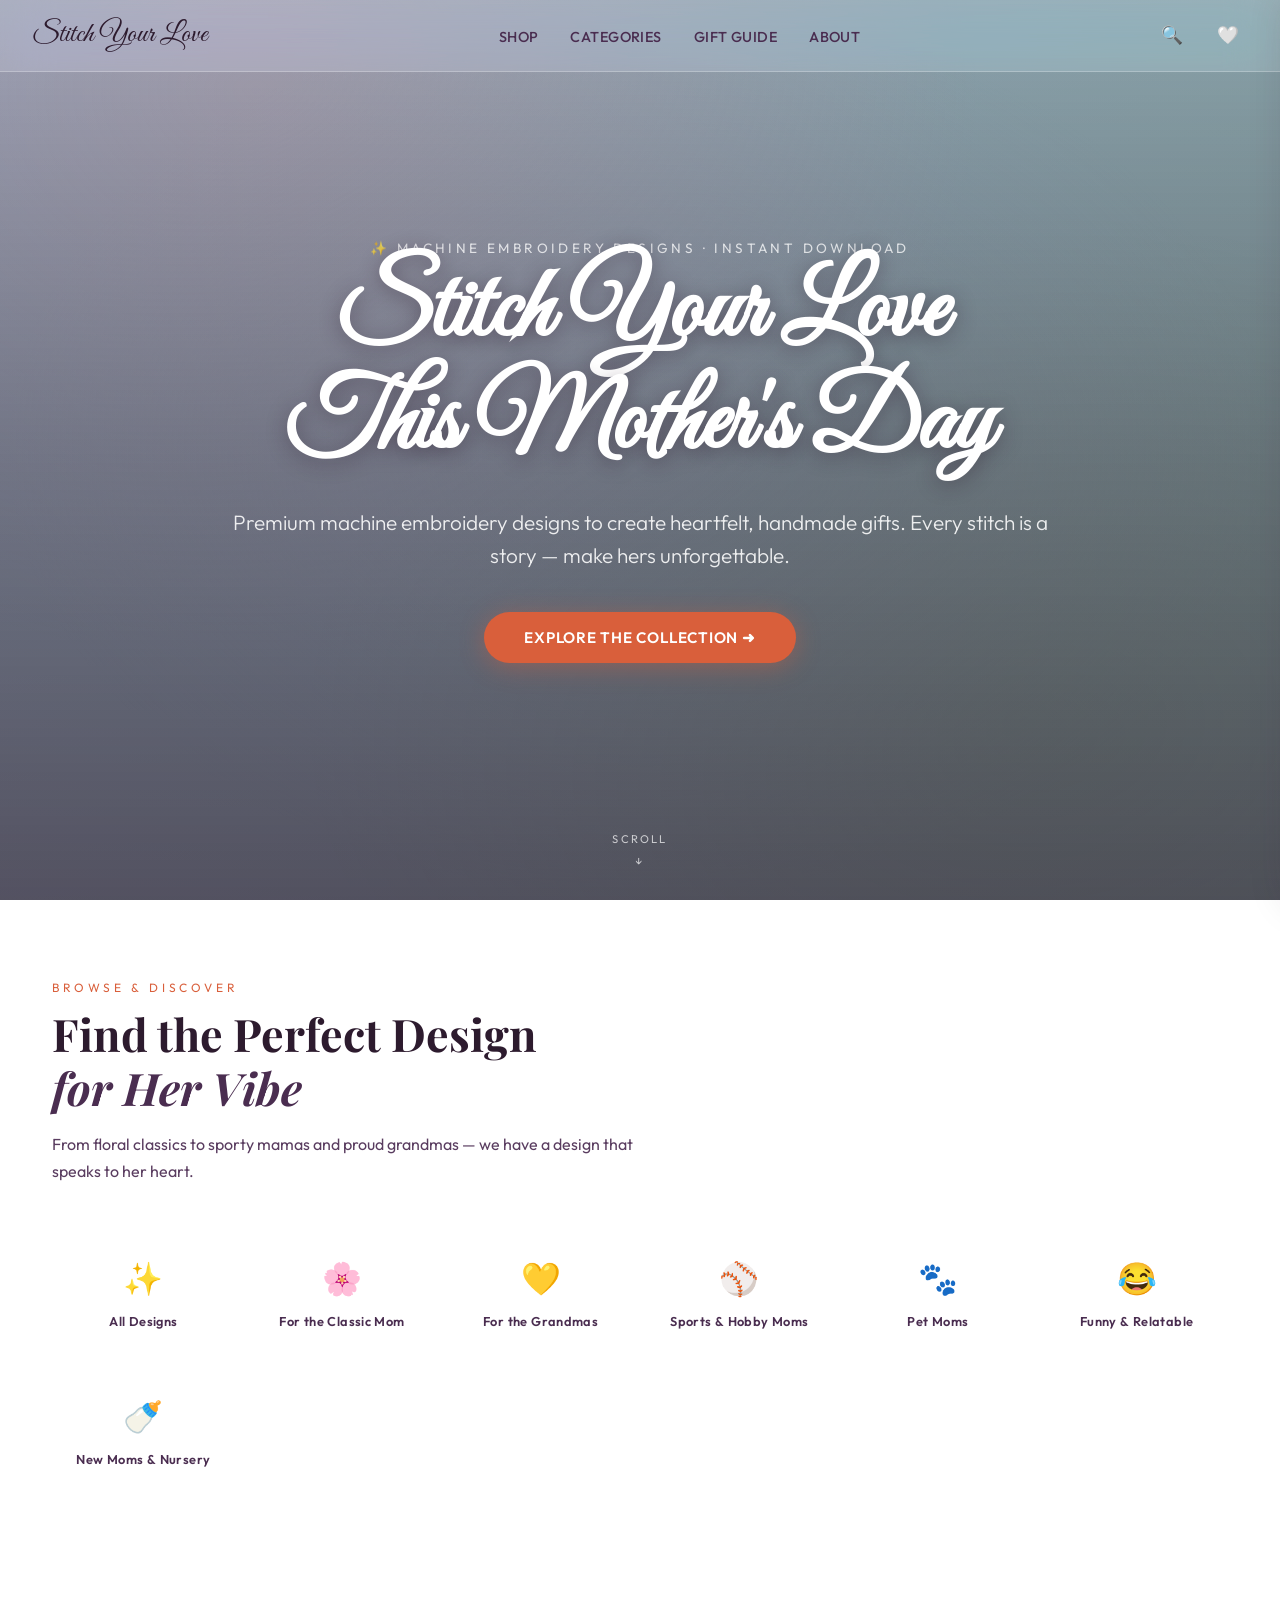
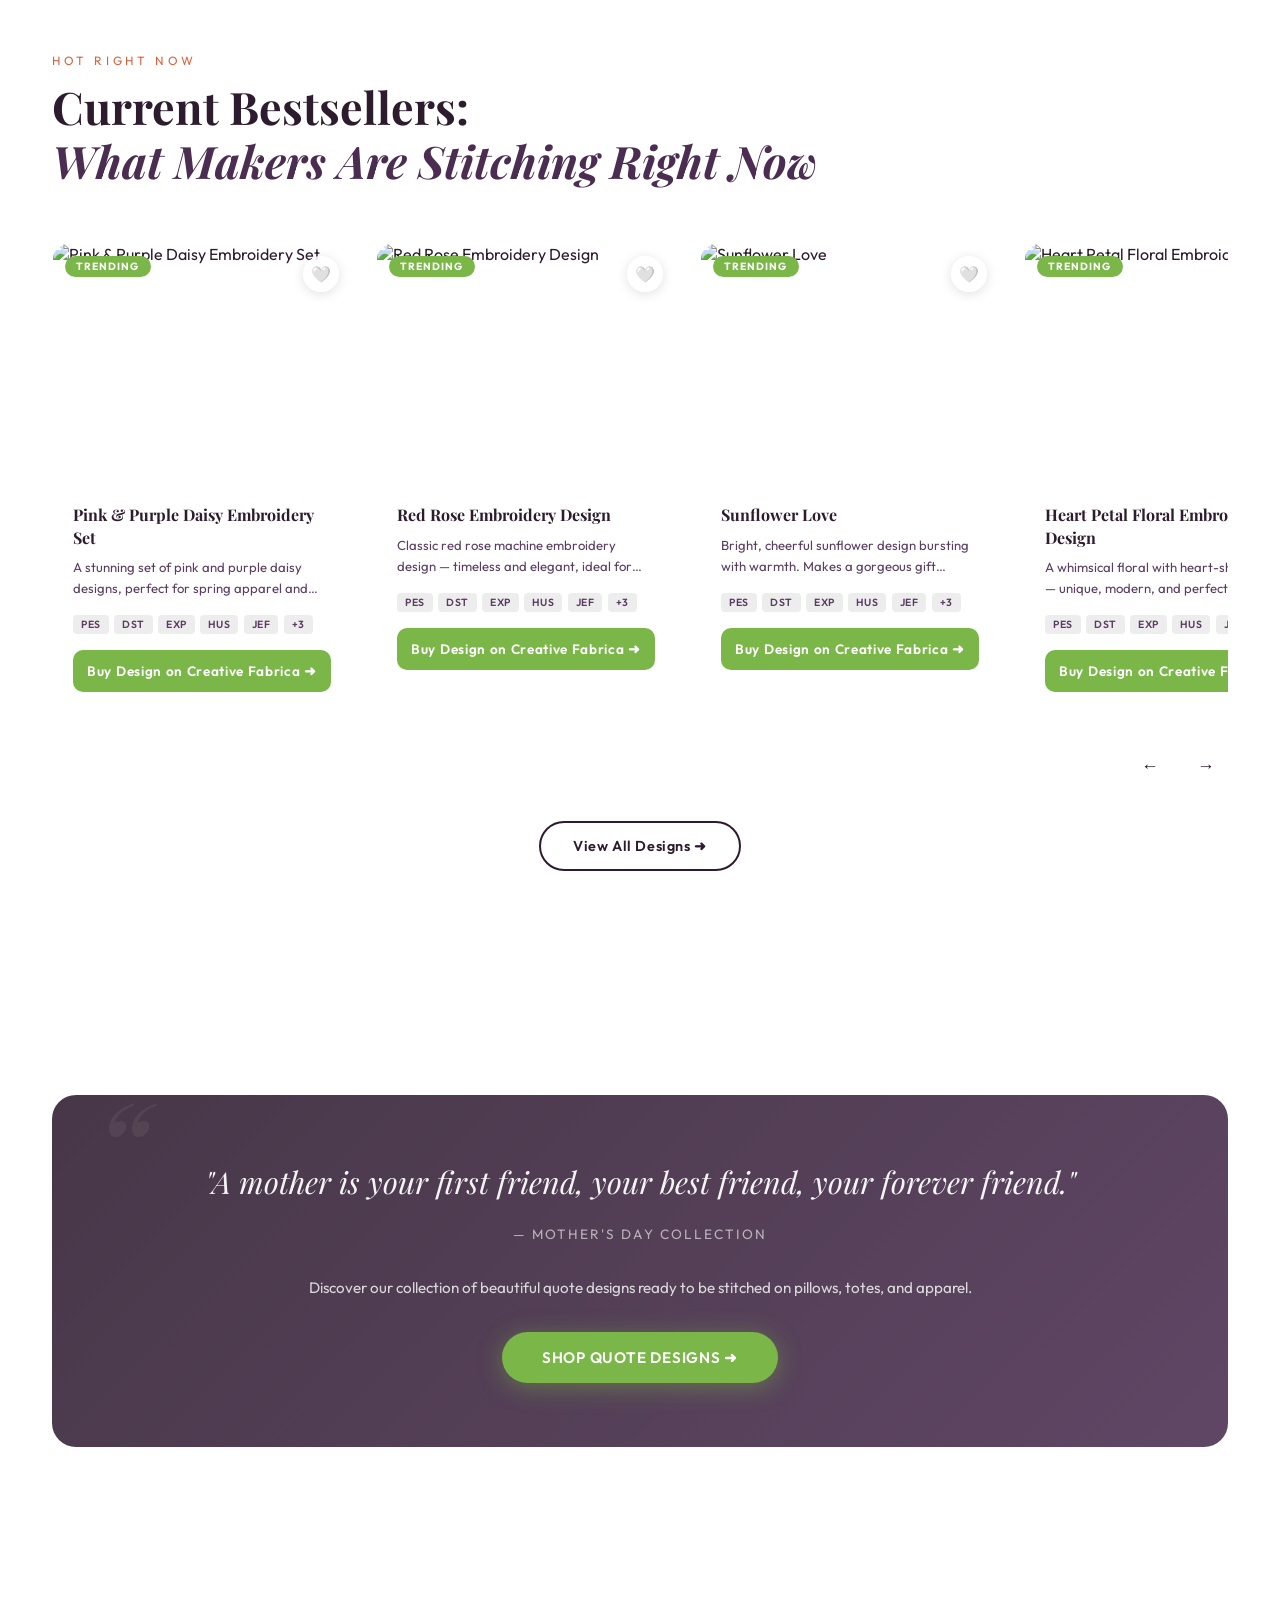
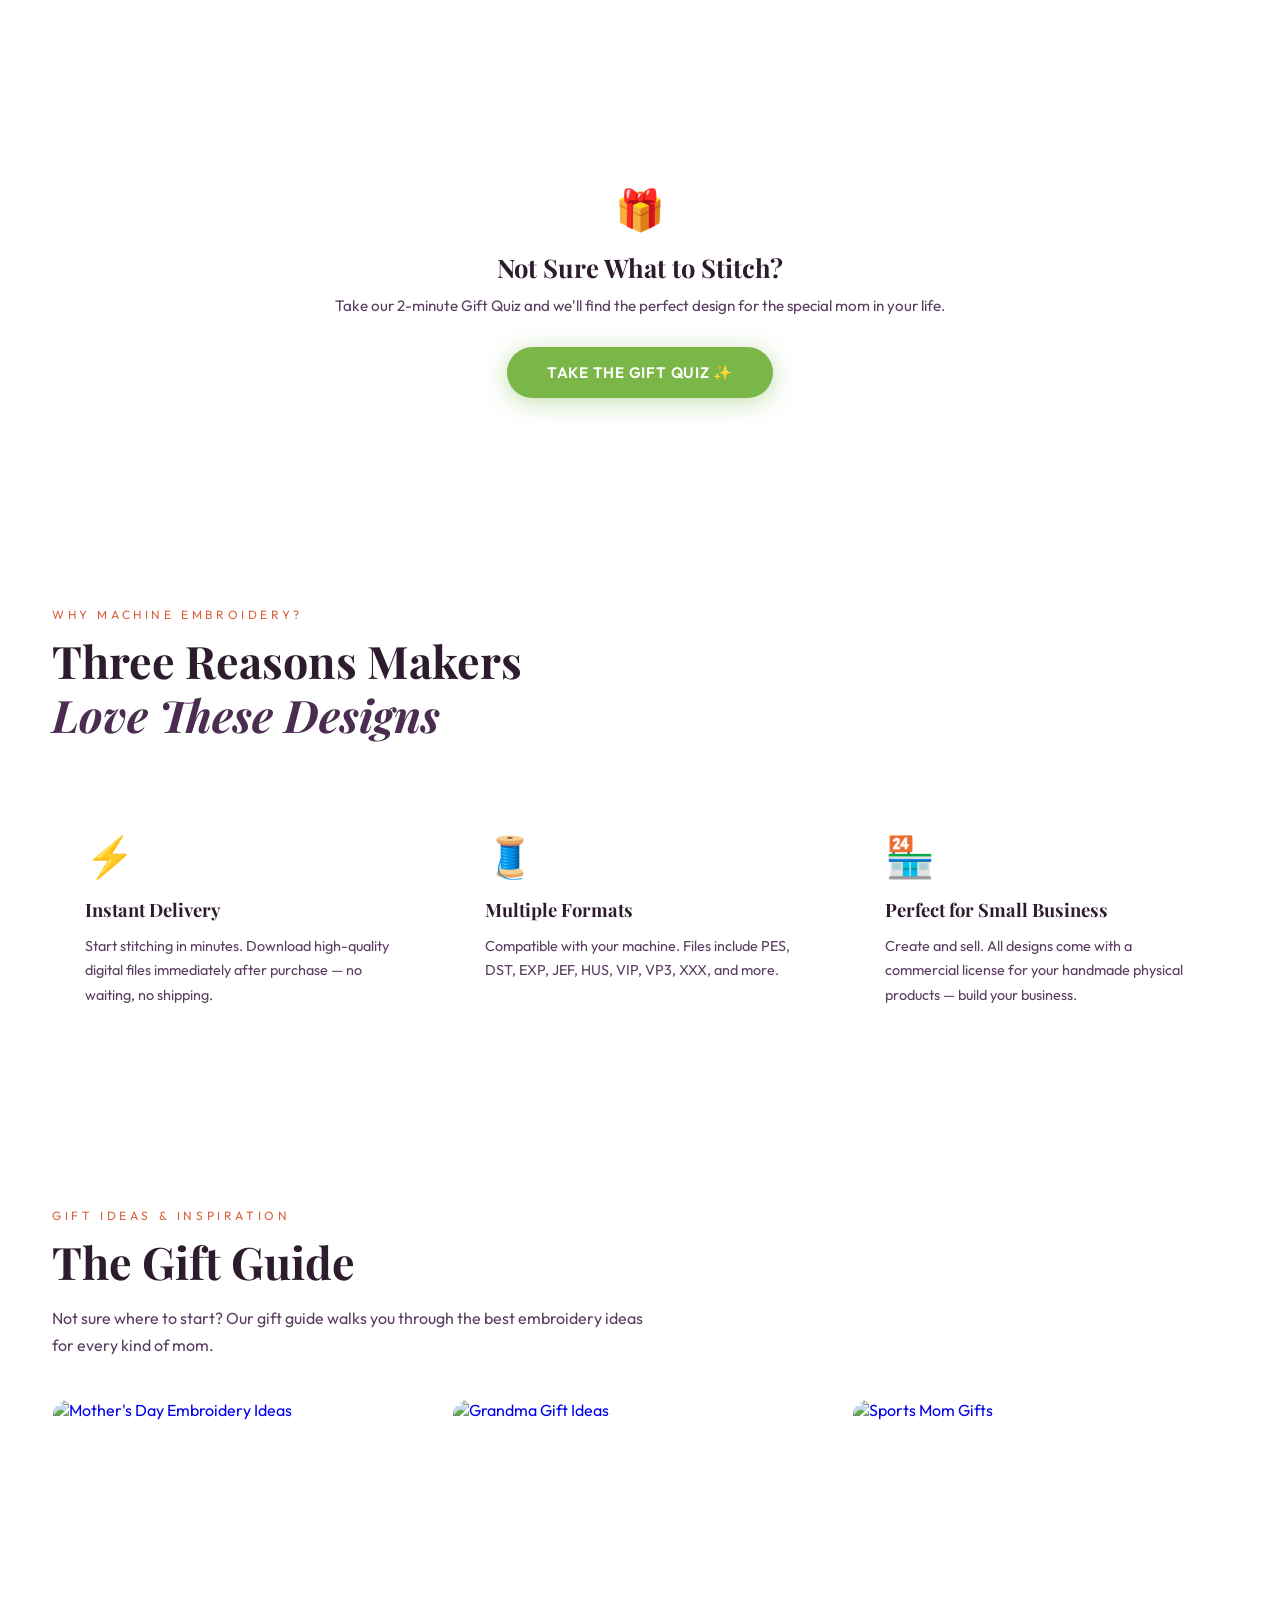
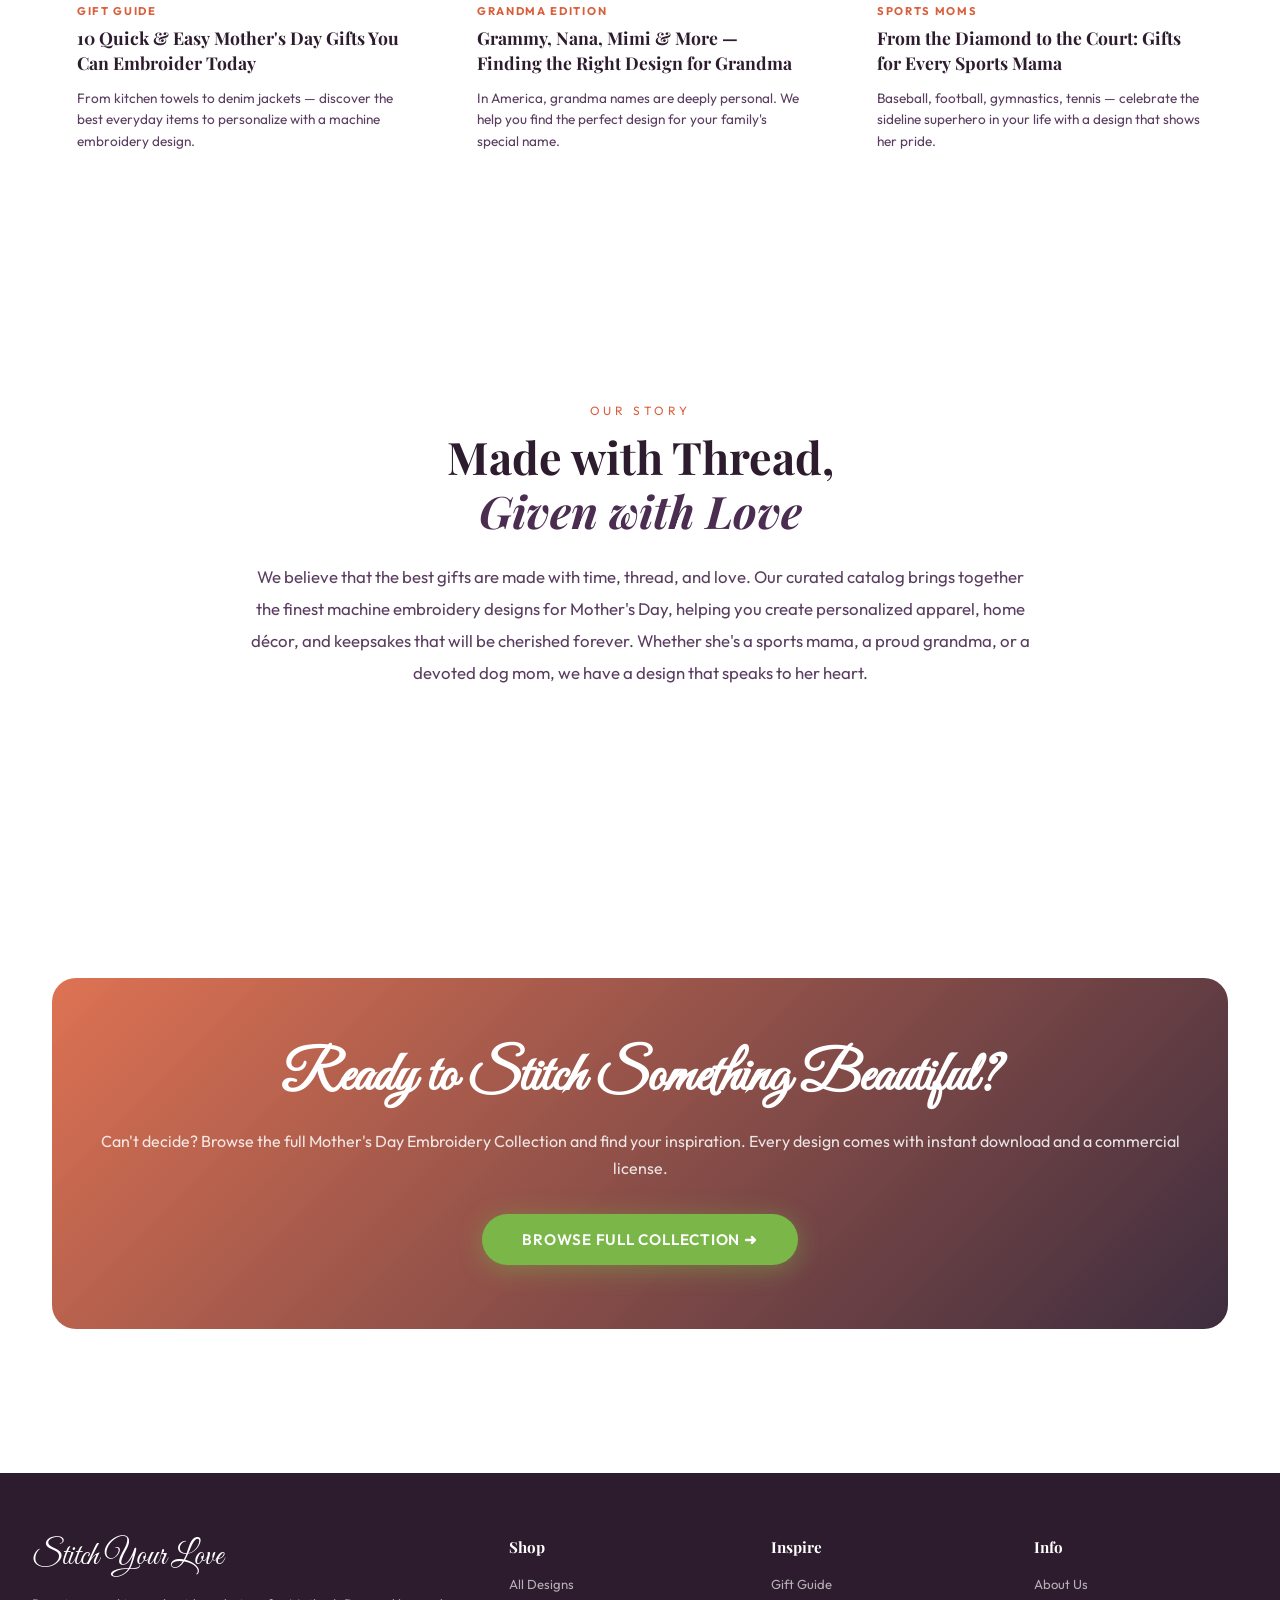
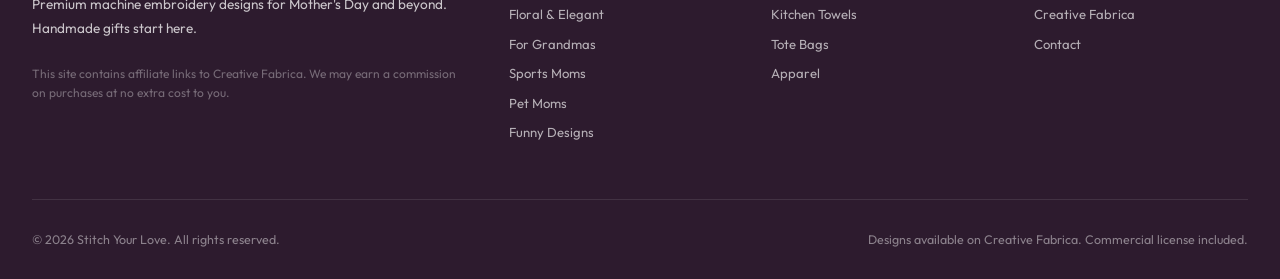
==== index.html @ 9188fbd3 "Add files via upload" ====
<!DOCTYPE html>
<html lang="en">
<head>
  <meta charset="UTF-8">
  <meta name="viewport" content="width=device-width, initial-scale=1.0">
  <title>Stitch Your Love — Premium Mother's Day Embroidery Designs</title>
  <meta name="description" content="Discover premium machine embroidery designs for Mother's Day. Floral, grandma, sports mom, pet mom, and funny designs with instant download and commercial license.">
  <meta property="og:title" content="Stitch Your Love — Mother's Day Embroidery Designs">
  <meta property="og:description" content="Premium machine embroidery designs to create heartfelt, handmade gifts. Instant download. All formats included.">
  <link rel="stylesheet" href="style.css">
  <!-- Structured Data -->
  <script type="application/ld+json">
  {
    "@context":"https://schema.org",
    "@type":"Store",
    "name":"Stitch Your Love",
    "description":"Premium Mother's Day machine embroidery designs",
    "url":"https://stitchyourlove.com"
  }
  </script>
</head>
<body>

<!-- Thread stitch progress line -->
<div class="stitch-line" id="stitchLine"></div>
<!-- Overlay for drawer -->
<div class="overlay" id="overlay"></div>

<!-- ── NAVBAR ──────────────────────────────────────────────── -->
<nav class="navbar" id="navbar">
  <a href="index.html" class="nav-logo">Stitch Your Love</a>
  <ul class="nav-links">
    <li><a href="shop.html">Shop</a></li>
    <li><a href="shop.html#categories">Categories</a></li>
    <li><a href="gift-guide.html">Gift Guide</a></li>
    <li><a href="#about">About</a></li>
  </ul>
  <div class="nav-icons">
    <button class="nav-icon-btn" title="Search" onclick="document.getElementById('searchModal').classList.toggle('active')">🔍</button>
    <div class="nav-wishlist">
      <button class="nav-icon-btn" id="wishlistBtn" title="Wishlist" onclick="toggleWishlist()">🤍</button>
      <span class="wishlist-count" id="wishlistCount">0</span>
    </div>
    <button class="mobile-menu-btn" onclick="toggleMobileMenu()">☰</button>
  </div>
</nav>

<!-- ── HERO / VIDEO BANNER ─────────────────────────────────── -->
<section class="hero">
  <video class="hero-video" autoplay muted loop playsinline poster="assets/hero-poster.jpg">
    <source src="assets/banner_mothers_day.mp4" type="video/mp4">
  </video>
  <div class="hero-overlay"></div>
  <div class="hero-content">
    <span class="hero-eyebrow">✨ Machine Embroidery Designs · Instant Download</span>
    <h1 class="hero-title">Stitch Your Love<br>This Mother's Day</h1>
    <p class="hero-sub">Premium machine embroidery designs to create heartfelt, handmade gifts. Every stitch is a story — make hers unforgettable.</p>
    <a href="https://www.creativefabrica.com/search/ref/20531415/?query=mother&type=Embroidery" target="_blank" rel="noopener" class="btn-primary btn-persimmon">
      Explore the Collection ➜
    </a>
  </div>
  <div class="hero-scroll">
    <span>Scroll</span>
    <span>↓</span>
  </div>
</section>

<!-- ── SHOP BY CATEGORY ────────────────────────────────────── -->
<section id="categories">
  <div class="section-inner">
    <span class="section-label reveal">Browse &amp; Discover</span>
    <h2 class="section-title reveal">Find the Perfect Design<br><em>for Her Vibe</em></h2>
    <p class="section-subtitle reveal">From floral classics to sporty mamas and proud grandmas — we have a design that speaks to her heart.</p>

    <div class="categories-grid" id="categoriesGrid">
      <a href="shop.html" class="category-card reveal reveal-delay-1">
        <span class="category-icon">✨</span>
        <span class="category-label">All Designs</span>
      </a>
      <a href="shop.html?cat=floral" class="category-card reveal reveal-delay-1">
        <span class="category-icon">🌸</span>
        <span class="category-label">For the Classic Mom</span>
      </a>
      <a href="shop.html?cat=grandma" class="category-card reveal reveal-delay-2">
        <span class="category-icon">💛</span>
        <span class="category-label">For the Grandmas</span>
      </a>
      <a href="shop.html?cat=sports" class="category-card reveal reveal-delay-2">
        <span class="category-icon">⚾</span>
        <span class="category-label">Sports &amp; Hobby Moms</span>
      </a>
      <a href="shop.html?cat=pets" class="category-card reveal reveal-delay-3">
        <span class="category-icon">🐾</span>
        <span class="category-label">Pet Moms</span>
      </a>
      <a href="shop.html?cat=funny" class="category-card reveal reveal-delay-3">
        <span class="category-icon">😂</span>
        <span class="category-label">Funny &amp; Relatable</span>
      </a>
      <a href="shop.html?cat=newmom" class="category-card reveal reveal-delay-1">
        <span class="category-icon">🍼</span>
        <span class="category-label">New Moms &amp; Nursery</span>
      </a>
    </div>
  </div>
</section>

<!-- ── TRENDING NOW CAROUSEL ──────────────────────────────── -->
<section>
  <div class="section-inner">
    <span class="section-label reveal">Hot Right Now</span>
    <h2 class="section-title reveal">Current Bestsellers:<br><em>What Makers Are Stitching Right Now</em></h2>
    <div class="carousel-wrap reveal">
      <div class="carousel" id="trendingCarousel"></div>
      <div class="carousel-controls">
        <button class="carousel-btn" onclick="scrollCarousel(-1)">←</button>
        <button class="carousel-btn" onclick="scrollCarousel(1)">→</button>
      </div>
    </div>
    <div style="text-align:center; margin-top:2rem;" class="reveal">
      <a href="shop.html" class="btn-secondary">View All Designs ➜</a>
    </div>
  </div>
</section>

<!-- ── HEARTFELT QUOTE ────────────────────────────────────── -->
<section>
  <div class="section-inner">
    <div class="quote-section reveal">
      <p class="quote-text">
        "A mother is your first friend, your best friend, your forever friend."
      </p>
      <p class="quote-credit">— Mother's Day Collection</p>
      <p style="color:rgba(255,255,255,0.8); font-size:0.95rem; margin-bottom:2rem; line-height:1.7;">
        Discover our collection of beautiful quote designs ready to be stitched on pillows, totes, and apparel.
      </p>
      <a href="shop.html" class="btn-primary">Shop Quote Designs ➜</a>
    </div>
  </div>
</section>

<!-- ── GIFT FINDER QUIZ ───────────────────────────────────── -->
<section>
  <div class="section-inner">
    <div class="quiz-section reveal">
      <div id="quizIntro">
        <div style="font-size:2.5rem; margin-bottom:1rem;">🎁</div>
        <h2 class="quiz-title">Not Sure What to Stitch?</h2>
        <p class="quiz-desc">Take our 2-minute Gift Quiz and we'll find the perfect design for the special mom in your life.</p>
        <button class="btn-primary" onclick="startQuiz()" style="display:inline-flex;">Take the Gift Quiz ✨</button>
      </div>
      <div id="quizSteps" style="display:none;">
        <!-- Step 1 -->
        <div class="quiz-step active" id="step1">
          <h3 style="font-family:'Playfair Display',serif; color:var(--plum); margin-bottom:0.5rem; font-size:1.2rem;">Step 1 of 2</h3>
          <p style="color:var(--text-mid); margin-bottom:0.5rem;">Who are you making this for?</p>
          <div class="quiz-options">
            <button class="quiz-option" onclick="selectQ1('mom')">👩 Mom</button>
            <button class="quiz-option" onclick="selectQ1('grandma')">👵 Grandma</button>
            <button class="quiz-option" onclick="selectQ1('aunt')">🌸 Aunt</button>
            <button class="quiz-option" onclick="selectQ1('myself')">🪡 Myself</button>
          </div>
        </div>
        <!-- Step 2 -->
        <div class="quiz-step" id="step2">
          <h3 style="font-family:'Playfair Display',serif; color:var(--plum); margin-bottom:0.5rem; font-size:1.2rem;">Step 2 of 2</h3>
          <p style="color:var(--text-mid); margin-bottom:0.5rem;">What's her style?</p>
          <div class="quiz-options">
            <button class="quiz-option" onclick="selectQ2('floral')">🌺 Floral &amp; Elegant</button>
            <button class="quiz-option" onclick="selectQ2('funny')">😂 Funny &amp; Relatable</button>
            <button class="quiz-option" onclick="selectQ2('minimal')">✨ Minimalist</button>
            <button class="quiz-option" onclick="selectQ2('sports')">⚾ Sports Mom</button>
          </div>
        </div>
      </div>
      <!-- Results -->
      <div class="quiz-results" id="quizResults">
        <h3 style="font-family:'Playfair Display',serif; color:var(--plum); font-size:1.4rem; margin-bottom:0.5rem;">Perfect Picks for Her ✨</h3>
        <p style="color:var(--text-mid); margin-bottom:1.5rem;">Based on your answers, here are our top recommendations:</p>
        <div class="quiz-results-grid" id="quizResultsGrid"></div>
        <button onclick="resetQuiz()" class="btn-secondary" style="margin-top:1.5rem;">Take Quiz Again</button>
      </div>
    </div>
  </div>
</section>

<!-- ── WHY CHOOSE US ──────────────────────────────────────── -->
<section>
  <div class="section-inner">
    <span class="section-label reveal">Why Machine Embroidery?</span>
    <h2 class="section-title reveal">Three Reasons Makers<br><em>Love These Designs</em></h2>
    <div class="why-grid">
      <div class="why-card reveal reveal-delay-1">
        <span class="why-icon">⚡</span>
        <h3 class="why-title">Instant Delivery</h3>
        <p class="why-desc">Start stitching in minutes. Download high-quality digital files immediately after purchase — no waiting, no shipping.</p>
      </div>
      <div class="why-card reveal reveal-delay-2">
        <span class="why-icon">🧵</span>
        <h3 class="why-title">Multiple Formats</h3>
        <p class="why-desc">Compatible with your machine. Files include PES, DST, EXP, JEF, HUS, VIP, VP3, XXX, and more.</p>
      </div>
      <div class="why-card reveal reveal-delay-3">
        <span class="why-icon">🏪</span>
        <h3 class="why-title">Perfect for Small Business</h3>
        <p class="why-desc">Create and sell. All designs come with a commercial license for your handmade physical products — build your business.</p>
      </div>
    </div>
  </div>
</section>

<!-- ── GIFT GUIDE TEASER ──────────────────────────────────── -->
<section>
  <div class="section-inner">
    <span class="section-label reveal">Gift Ideas &amp; Inspiration</span>
    <h2 class="section-title reveal">The Gift Guide</h2>
    <p class="section-subtitle reveal">Not sure where to start? Our gift guide walks you through the best embroidery ideas for every kind of mom.</p>
    <div style="display:grid; grid-template-columns: repeat(auto-fit, minmax(280px, 1fr)); gap:1.5rem; margin-top:2.5rem;">
      <a href="gift-guide.html" class="blog-card reveal reveal-delay-1">
        <div class="blog-image">
          <img src="https://www.creativefabrica.com/wp-content/uploads/2025/04/14/Mothers-Day-Floral-Embroidery-Designs-Embroidery-119037309-1.jpg" alt="Mother's Day Embroidery Ideas" loading="lazy">
        </div>
        <div class="blog-body">
          <span class="blog-cat">Gift Guide</span>
          <h3 class="blog-title">10 Quick &amp; Easy Mother's Day Gifts You Can Embroider Today</h3>
          <p class="blog-excerpt">From kitchen towels to denim jackets — discover the best everyday items to personalize with a machine embroidery design.</p>
        </div>
      </a>
      <a href="shop.html?cat=grandma" class="blog-card reveal reveal-delay-2">
        <div class="blog-image">
          <img src="https://www.creativefabrica.com/wp-content/uploads/2024/04/04/Floral-Grammy-Embroidery-94820416-1.jpg" alt="Grandma Gift Ideas" loading="lazy">
        </div>
        <div class="blog-body">
          <span class="blog-cat">Grandma Edition</span>
          <h3 class="blog-title">Grammy, Nana, Mimi &amp; More — Finding the Right Design for Grandma</h3>
          <p class="blog-excerpt">In America, grandma names are deeply personal. We help you find the perfect design for your family's special name.</p>
        </div>
      </a>
      <a href="shop.html?cat=sports" class="blog-card reveal reveal-delay-3">
        <div class="blog-image">
          <img src="https://www.creativefabrica.com/wp-content/uploads/2025/04/14/Baseball-Mama-Embroidery-Mothers-Day-Embroidery-119879372-1.jpg" alt="Sports Mom Gifts" loading="lazy">
        </div>
        <div class="blog-body">
          <span class="blog-cat">Sports Moms</span>
          <h3 class="blog-title">From the Diamond to the Court: Gifts for Every Sports Mama</h3>
          <p class="blog-excerpt">Baseball, football, gymnastics, tennis — celebrate the sideline superhero in your life with a design that shows her pride.</p>
        </div>
      </a>
    </div>
  </div>
</section>

<!-- ── ABOUT ───────────────────────────────────────────────── -->
<section class="about-section" id="about">
  <div class="section-inner">
    <span class="section-label reveal" style="display:block; text-align:center;">Our Story</span>
    <h2 class="section-title reveal" style="text-align:center;">Made with Thread,<br><em>Given with Love</em></h2>
    <p class="about-text reveal">
      We believe that the best gifts are made with time, thread, and love. Our curated catalog brings together the finest machine embroidery designs for Mother's Day, helping you create personalized apparel, home décor, and keepsakes that will be cherished forever. Whether she's a sports mama, a proud grandma, or a devoted dog mom, we have a design that speaks to her heart.
    </p>
  </div>
</section>

<!-- ── CTA BANNER ─────────────────────────────────────────── -->
<section>
  <div class="section-inner">
    <div class="cta-banner reveal">
      <h2>Ready to Stitch Something Beautiful?</h2>
      <p>Can't decide? Browse the full Mother's Day Embroidery Collection and find your inspiration. Every design comes with instant download and a commercial license.</p>
      <a href="https://www.creativefabrica.com/search/ref/20531415/?query=mother&type=Embroidery" target="_blank" rel="noopener" class="btn-primary" style="display:inline-flex;">
        Browse Full Collection ➜
      </a>
    </div>
  </div>
</section>

<!-- ── FOOTER ──────────────────────────────────────────────── -->
<footer>
  <div class="footer-inner">
    <div>
      <span class="footer-logo">Stitch Your Love</span>
      <p class="footer-tagline">Premium machine embroidery designs for Mother's Day and beyond. Handmade gifts start here.</p>
      <p style="font-size:0.75rem; color:rgba(255,255,255,0.35); line-height:1.6;">
        This site contains affiliate links to Creative Fabrica. We may earn a commission on purchases at no extra cost to you.
      </p>
    </div>
    <div>
      <h4 class="footer-heading">Shop</h4>
      <ul class="footer-links">
        <li><a href="shop.html">All Designs</a></li>
        <li><a href="shop.html?cat=floral">Floral &amp; Elegant</a></li>
        <li><a href="shop.html?cat=grandma">For Grandmas</a></li>
        <li><a href="shop.html?cat=sports">Sports Moms</a></li>
        <li><a href="shop.html?cat=pets">Pet Moms</a></li>
        <li><a href="shop.html?cat=funny">Funny Designs</a></li>
      </ul>
    </div>
    <div>
      <h4 class="footer-heading">Inspire</h4>
      <ul class="footer-links">
        <li><a href="gift-guide.html">Gift Guide</a></li>
        <li><a href="gift-guide.html#towels">Kitchen Towels</a></li>
        <li><a href="gift-guide.html#totes">Tote Bags</a></li>
        <li><a href="gift-guide.html#apparel">Apparel</a></li>
      </ul>
    </div>
    <div>
      <h4 class="footer-heading">Info</h4>
      <ul class="footer-links">
        <li><a href="#about">About Us</a></li>
        <li><a href="https://www.creativefabrica.com/search/ref/20531415/?query=mother&type=Embroidery" target="_blank">Creative Fabrica</a></li>
        <li><a href="mailto:hello@stitchyourlove.com">Contact</a></li>
      </ul>
    </div>
  </div>
  <div class="footer-bottom">
    <span>© 2026 Stitch Your Love. All rights reserved.</span>
    <span>Designs available on Creative Fabrica. Commercial license included.</span>
  </div>
</footer>

<!-- ── WISHLIST DRAWER ─────────────────────────────────────── -->
<div class="wishlist-drawer" id="wishlistDrawer">
  <div class="wishlist-header">
    <h3>My Wishlist 🤍</h3>
    <button class="wishlist-close" onclick="toggleWishlist()">✕</button>
  </div>
  <div class="wishlist-items" id="wishlistItems">
    <div class="wishlist-empty" id="wishlistEmpty">
      <p style="font-size:2rem; margin-bottom:1rem;">🧵</p>
      <p>Your wishlist is empty.<br>Heart any design to save it here.</p>
    </div>
  </div>
  <div class="wishlist-footer" id="wishlistFooter" style="display:none;">
    <p style="font-size:0.82rem; color:var(--text-mid); margin-bottom:1rem;">Ready to buy? Visit each design on Creative Fabrica.</p>
    <a href="https://www.creativefabrica.com/search/ref/20531415/?query=mother&type=Embroidery" target="_blank" class="btn-primary btn-persimmon" style="display:block; text-align:center;">
      Shop All on Creative Fabrica ➜
    </a>
  </div>
</div>

<script src="products.js"></script>
<script>
/* ── SCROLL BEHAVIORS ─────────────────────────────────────── */
let lastScroll = 0;
const navbar = document.getElementById('navbar');
const stitchLine = document.getElementById('stitchLine');

window.addEventListener('scroll', () => {
  const current = window.scrollY;
  // Hide/show navbar
  if (current > lastScroll && current > 120) {
    navbar.classList.add('hidden');
  } else {
    navbar.classList.remove('hidden');
  }
  if (current > 50) navbar.classList.add('scrolled');
  else navbar.classList.remove('scrolled');
  lastScroll = current;

  // Stitch progress line
  const total = document.documentElement.scrollHeight - window.innerHeight;
  const pct = Math.round((current / total) * 100);
  stitchLine.style.setProperty('--scroll-progress', pct + '%');
  stitchLine.style.height = pct + '%';

  // Reveal elements
  revealOnScroll();
});

function revealOnScroll() {
  document.querySelectorAll('.reveal:not(.visible)').forEach(el => {
    const rect = el.getBoundingClientRect();
    if (rect.top < window.innerHeight * 0.88) el.classList.add('visible');
  });
}
revealOnScroll(); // run once on load

/* ── TRENDING CAROUSEL ────────────────────────────────────── */
function buildTrendingCarousel() {
  const trending = PRODUCTS.filter(p => ['trending','floral','sports'].includes(p.category)).slice(0,10);
  const container = document.getElementById('trendingCarousel');
  if (!container) return;
  container.innerHTML = trending.map(p => buildProductCardHTML(p, true)).join('');
}

function scrollCarousel(dir) {
  const c = document.getElementById('trendingCarousel');
  if (c) c.scrollBy({ left: dir * 320, behavior: 'smooth' });
}

/* ── PRODUCT CARD BUILDER ─────────────────────────────────── */
function buildProductCardHTML(p, showBadge = false) {
  const formats = ['PES','DST','EXP','HUS','JEF'];
  const id = 'p-' + encodeURIComponent(p.title).slice(0,20).replace(/%/g,'');
  return `
  <div class="product-card" data-id="${id}">
    <div class="product-image-wrap">
      ${showBadge ? '<span class="product-badge">Trending</span>' : ''}
      <img src="${p.image}" alt="${p.title}" loading="lazy">
      <button class="product-wish" onclick="toggleWish(event, this, '${id}', \`${p.title.replace(/`/g,"'")}\`, '${p.image}')" title="Save to wishlist">🤍</button>
    </div>
    <div class="product-body">
      <h3 class="product-title">${p.title}</h3>
      <p class="product-desc">${p.description}</p>
      <div class="product-formats">
        ${formats.map(f => `<span class="format-tag">${f}</span>`).join('')}
        <span class="format-tag">+3</span>
      </div>
      <a href="${p.affiliate}" target="_blank" rel="noopener" class="btn-buy">Buy Design on Creative Fabrica ➜</a>
    </div>
  </div>`;
}

buildTrendingCarousel();

/* ── WISHLIST ─────────────────────────────────────────────── */
let wishlist = JSON.parse(localStorage.getItem('wishlist') || '[]');

function updateWishlistUI() {
  const count = wishlist.length;
  const countEl = document.getElementById('wishlistCount');
  const footer = document.getElementById('wishlistFooter');
  const empty = document.getElementById('wishlistEmpty');
  const items = document.getElementById('wishlistItems');

  if (countEl) {
    countEl.textContent = count;
    countEl.classList.toggle('visible', count > 0);
  }
  if (footer) footer.style.display = count > 0 ? 'block' : 'none';
  if (empty) empty.style.display = count === 0 ? 'block' : 'none';

  if (items) {
    const existingItems = items.querySelectorAll('.wishlist-item');
    existingItems.forEach(el => el.remove());
    wishlist.forEach(item => {
      const div = document.createElement('div');
      div.className = 'wishlist-item';
      div.innerHTML = `
        <img src="${item.image}" alt="${item.title}">
        <div class="wishlist-item-info">
          <div class="wishlist-item-title">${item.title}</div>
          <button class="wishlist-item-rm" onclick="removeWish('${item.id}')">Remove</button>
        </div>`;
      items.appendChild(div);
    });
  }

  // Sync heart buttons
  document.querySelectorAll('.product-wish').forEach(btn => {
    const id = btn.closest('.product-card')?.dataset?.id;
    if (id && wishlist.find(w => w.id === id)) {
      btn.textContent = '❤️';
      btn.classList.add('active');
    } else {
      btn.textContent = '🤍';
      btn.classList.remove('active');
    }
  });
}

function toggleWish(e, btn, id, title, image) {
  e.preventDefault(); e.stopPropagation();
  const existing = wishlist.findIndex(w => w.id === id);
  if (existing >= 0) {
    wishlist.splice(existing, 1);
    btn.textContent = '🤍'; btn.classList.remove('active');
  } else {
    if (wishlist.length >= 10) { alert('Wishlist is full! Remove a design first.'); return; }
    wishlist.push({ id, title, image });
    btn.textContent = '❤️'; btn.classList.add('active');
    btn.style.transform = 'scale(1.3)';
    setTimeout(() => btn.style.transform = '', 300);
  }
  localStorage.setItem('wishlist', JSON.stringify(wishlist));
  updateWishlistUI();
}

function removeWish(id) {
  wishlist = wishlist.filter(w => w.id !== id);
  localStorage.setItem('wishlist', JSON.stringify(wishlist));
  updateWishlistUI();
}

function toggleWishlist() {
  const drawer = document.getElementById('wishlistDrawer');
  const overlay = document.getElementById('overlay');
  drawer.classList.toggle('open');
  overlay.classList.toggle('visible');
}

document.getElementById('overlay').addEventListener('click', () => {
  document.getElementById('wishlistDrawer').classList.remove('open');
  document.getElementById('overlay').classList.remove('visible');
});

updateWishlistUI();

/* ── QUIZ ─────────────────────────────────────────────────── */
let q1 = null, q2 = null;

function startQuiz() {
  document.getElementById('quizIntro').style.display = 'none';
  document.getElementById('quizSteps').style.display = 'block';
}

function selectQ1(val) {
  q1 = val;
  document.querySelectorAll('#step1 .quiz-option').forEach(btn => btn.classList.remove('selected'));
  event.target.classList.add('selected');
  setTimeout(() => {
    document.getElementById('step1').classList.remove('active');
    document.getElementById('step2').classList.add('active');
  }, 400);
}

function selectQ2(val) {
  q2 = val;
  event.target.classList.add('selected');
  setTimeout(() => showQuizResults(), 400);
}

function showQuizResults() {
  document.getElementById('quizSteps').style.display = 'none';
  const resultsDiv = document.getElementById('quizResults');
  const grid = document.getElementById('quizResultsGrid');
  resultsDiv.classList.add('visible');

  let cat = q2;
  if (q1 === 'grandma') cat = 'grandma';
  else if (q1 === 'myself' && q2 === 'floral') cat = 'floral';

  const picks = PRODUCTS.filter(p => p.category === cat || (cat === 'minimal' && p.category === 'trending')).slice(0, 4);
  if (picks.length === 0) picks.push(...PRODUCTS.slice(0, 4));

  grid.innerHTML = picks.map(p => buildProductCardHTML(p, false)).join('');
  updateWishlistUI();
}

function resetQuiz() {
  q1 = null; q2 = null;
  document.getElementById('quizResults').classList.remove('visible');
  document.getElementById('quizIntro').style.display = 'block';
  document.querySelectorAll('.quiz-option').forEach(b => b.classList.remove('selected'));
  document.getElementById('step1').classList.add('active');
  document.getElementById('step2').classList.remove('active');
  document.getElementById('quizSteps').style.display = 'none';
}

/* ── MOBILE MENU ──────────────────────────────────────────── */
function toggleMobileMenu() {
  const links = document.querySelector('.nav-links');
  if (links.style.display === 'flex') {
    links.style.display = 'none';
  } else {
    links.style.cssText = 'display:flex; flex-direction:column; position:fixed; top:72px; left:0; right:0; background:rgba(255,255,255,0.95); backdrop-filter:blur(20px); padding:1.5rem; gap:1.25rem; border-bottom:1px solid rgba(45,27,46,0.1); z-index:890;';
  }
}
</script>
</body>
</html>
---- style.css ----
/* ============================================================
   MOTHER'S DAY EMBROIDERY CATALOG — 2026 GLASSMORPHISM THEME
   ============================================================ */

@import url('https://fonts.googleapis.com/css2?family=Playfair+Display:ital,wght@0,400;0,600;1,400;1,600&family=Outfit:wght@300;400;500;600&family=Great+Vibes&display=swap');

/* ── CSS Variables ─────────────────────────────────────────── */
:root {
  --bg-start: #b8d4e8;
  --bg-end:   #9ecfc5;
  --glass:    rgba(255,255,255,0.22);
  --glass-border: rgba(255,255,255,0.38);
  --glass-strong: rgba(255,255,255,0.55);
  --plum:     #2d1b2e;
  --plum-mid: #4a2d50;
  --wasabi:   #7ab648;
  --wasabi-dark: #5a9230;
  --persimmon:#d95f3b;
  --persimmon-dark:#b8441e;
  --cream:    #fef9f4;
  --white:    #ffffff;
  --text:     #2d1b2e;
  --text-mid: #5a3d60;
  --text-light:#8c6d94;
  --radius:   16px;
  --radius-sm:10px;
  --shadow:   0 8px 32px rgba(45,27,46,0.18);
  --shadow-hover: 0 16px 48px rgba(45,27,46,0.28);
  --trans:    all 0.3s cubic-bezier(0.4,0,0.2,1);
}

/* ── Reset & Base ──────────────────────────────────────────── */
*, *::before, *::after { box-sizing: border-box; margin: 0; padding: 0; }
html { scroll-behavior: smooth; font-size: 16px; }
body {
  font-family: 'Outfit', sans-serif;
  background: linear-gradient(135deg, var(--bg-start) 0%, var(--bg-end) 100%);
  background-attachment: fixed;
  color: var(--text);
  min-height: 100vh;
  overflow-x: hidden;
}

/* Animated gradient background */
body::before {
  content: '';
  position: fixed; inset: 0;
  background:
    radial-gradient(ellipse at 20% 10%, rgba(255,192,203,0.3) 0%, transparent 50%),
    radial-gradient(ellipse at 80% 80%, rgba(122,182,72,0.15) 0%, transparent 50%),
    radial-gradient(ellipse at 50% 50%, rgba(184,212,232,0.4) 0%, transparent 70%);
  pointer-events: none;
  z-index: 0;
}

/* Thread stitch scroll line */
.stitch-line {
  position: fixed; top: 0; left: 50%;
  transform: translateX(-50%);
  width: 2px;
  height: var(--scroll-progress, 0%);
  background: linear-gradient(to bottom, rgba(217,95,59,0.6), rgba(122,182,72,0.6));
  z-index: 1000;
  pointer-events: none;
  transition: height 0.1s linear;
}

/* ── Typography ────────────────────────────────────────────── */
h1, h2, h3 { font-family: 'Playfair Display', Georgia, serif; }
.script { font-family: 'Great Vibes', cursive; }
.body-text { font-family: 'Outfit', sans-serif; }

/* ── Glass Panels ──────────────────────────────────────────── */
.glass {
  background: var(--glass);
  backdrop-filter: blur(20px) saturate(1.4);
  -webkit-backdrop-filter: blur(20px) saturate(1.4);
  border: 1px solid var(--glass-border);
  border-radius: var(--radius);
}
.glass-strong {
  background: var(--glass-strong);
  backdrop-filter: blur(28px) saturate(1.6);
  -webkit-backdrop-filter: blur(28px) saturate(1.6);
  border: 1px solid rgba(255,255,255,0.55);
}

/* ── Navbar ─────────────────────────────────────────────────── */
.navbar {
  position: fixed; top: 0; left: 0; right: 0;
  z-index: 900;
  padding: 0 2rem;
  height: 72px;
  display: flex; align-items: center; justify-content: space-between;
  background: rgba(255,255,255,0.15);
  backdrop-filter: blur(24px) saturate(1.5);
  -webkit-backdrop-filter: blur(24px) saturate(1.5);
  border-bottom: 1px solid rgba(255,255,255,0.25);
  transition: transform 0.35s ease, background 0.3s ease;
}
.navbar.hidden { transform: translateY(-100%); }
.navbar.scrolled { background: rgba(255,255,255,0.35); }

.nav-logo {
  font-family: 'Great Vibes', cursive;
  font-size: 1.8rem;
  color: var(--plum);
  text-decoration: none;
  line-height: 1;
}

.nav-links {
  display: flex; gap: 2rem; list-style: none;
}
.nav-links a {
  font-family: 'Outfit', sans-serif;
  font-weight: 500; font-size: 0.9rem;
  color: var(--plum-mid);
  text-decoration: none; letter-spacing: 0.03em;
  text-transform: uppercase;
  position: relative;
  transition: color 0.2s;
}
.nav-links a::after {
  content: ''; position: absolute; bottom: -4px; left: 0; right: 0;
  height: 2px; background: var(--persimmon);
  transform: scaleX(0); transform-origin: center;
  transition: transform 0.3s ease;
}
.nav-links a:hover { color: var(--persimmon); }
.nav-links a:hover::after { transform: scaleX(1); }

.nav-icons { display: flex; gap: 1rem; align-items: center; }
.nav-icon-btn {
  background: none; border: none; cursor: pointer;
  width: 40px; height: 40px;
  border-radius: 50%;
  display: flex; align-items: center; justify-content: center;
  font-size: 1.1rem;
  color: var(--plum);
  transition: var(--trans);
}
.nav-icon-btn:hover { background: rgba(255,255,255,0.4); transform: scale(1.1); }
.wishlist-count {
  position: absolute; top: -6px; right: -6px;
  background: var(--persimmon); color: white;
  font-size: 0.65rem; font-weight: 700;
  width: 18px; height: 18px; border-radius: 50%;
  display: flex; align-items: center; justify-content: center;
  opacity: 0; transition: opacity 0.2s;
}
.wishlist-count.visible { opacity: 1; }
.nav-wishlist { position: relative; }
.mobile-menu-btn { display: none; }

/* ── Hero / Video Banner ─────────────────────────────────────── */
.hero {
  position: relative; min-height: 100vh;
  display: flex; align-items: center; justify-content: center;
  overflow: hidden;
}

.hero-video {
  position: absolute; inset: 0;
  width: 100%; height: 100%;
  object-fit: cover;
  z-index: 1;
}

.hero-overlay {
  position: absolute; inset: 0;
  background: linear-gradient(
    to bottom,
    rgba(45,27,46,0.25) 0%,
    rgba(45,27,46,0.5) 50%,
    rgba(45,27,46,0.7) 100%
  );
  z-index: 2;
}

.hero-content {
  position: relative; z-index: 3;
  text-align: center; color: white;
  padding: 2rem;
  max-width: 900px;
  animation: fadeInUp 1.2s ease both;
}

.hero-eyebrow {
  font-family: 'Outfit', sans-serif;
  font-weight: 400; font-size: 0.85rem;
  letter-spacing: 0.25em; text-transform: uppercase;
  color: rgba(255,255,255,0.75);
  margin-bottom: 1rem;
  animation: fadeInUp 1s 0.2s ease both;
}

.hero-title {
  font-family: 'Great Vibes', cursive;
  font-size: clamp(3rem, 8vw, 6.5rem);
  color: white;
  line-height: 1.1;
  text-shadow: 0 4px 20px rgba(45,27,46,0.4);
  margin-bottom: 1.5rem;
  animation: fadeInUp 1s 0.4s ease both;
}

.hero-sub {
  font-family: 'Outfit', sans-serif;
  font-weight: 300; font-size: clamp(1rem, 2.5vw, 1.3rem);
  color: rgba(255,255,255,0.88);
  margin-bottom: 2.5rem;
  line-height: 1.6;
  animation: fadeInUp 1s 0.6s ease both;
}

.btn-primary {
  display: inline-flex; align-items: center; gap: 0.6rem;
  padding: 1rem 2.5rem;
  background: var(--wasabi);
  color: white; font-family: 'Outfit', sans-serif;
  font-weight: 600; font-size: 0.95rem;
  letter-spacing: 0.05em; text-transform: uppercase;
  text-decoration: none;
  border: none; border-radius: 50px;
  cursor: pointer;
  box-shadow: 0 4px 24px rgba(122,182,72,0.45);
  transition: var(--trans);
  animation: fadeInUp 1s 0.8s ease both;
}
.btn-primary:hover {
  background: var(--wasabi-dark);
  transform: translateY(-3px);
  box-shadow: 0 8px 32px rgba(122,182,72,0.55);
}

.btn-secondary {
  display: inline-flex; align-items: center; gap: 0.6rem;
  padding: 0.875rem 2rem;
  background: transparent;
  color: var(--plum); font-family: 'Outfit', sans-serif;
  font-weight: 600; font-size: 0.9rem;
  letter-spacing: 0.04em;
  text-decoration: none;
  border: 2px solid var(--plum);
  border-radius: 50px;
  cursor: pointer;
  transition: var(--trans);
}
.btn-secondary:hover {
  background: var(--plum); color: white;
  transform: translateY(-2px);
}

.btn-persimmon {
  background: var(--persimmon);
  box-shadow: 0 4px 24px rgba(217,95,59,0.4);
}
.btn-persimmon:hover {
  background: var(--persimmon-dark);
  box-shadow: 0 8px 32px rgba(217,95,59,0.5);
}

.hero-scroll {
  position: absolute; bottom: 2rem; left: 50%; transform: translateX(-50%);
  z-index: 3; display: flex; flex-direction: column; align-items: center; gap: 0.5rem;
  color: rgba(255,255,255,0.7); font-size: 0.7rem; letter-spacing: 0.2em;
  text-transform: uppercase;
  animation: bounce 2s infinite;
}

/* ── Sections ───────────────────────────────────────────────── */
section { position: relative; z-index: 2; }
.section-inner {
  max-width: 1240px; margin: 0 auto;
  padding: 5rem 2rem;
}

.section-label {
  font-family: 'Outfit', sans-serif;
  font-size: 0.75rem; letter-spacing: 0.3em;
  text-transform: uppercase; color: var(--persimmon);
  margin-bottom: 0.75rem;
  display: block;
}
.section-title {
  font-family: 'Playfair Display', serif;
  font-size: clamp(1.8rem, 4vw, 2.8rem);
  color: var(--plum);
  line-height: 1.2;
  margin-bottom: 1rem;
}
.section-title em { font-style: italic; color: var(--plum-mid); }
.section-subtitle {
  font-size: 1rem; color: var(--text-mid);
  line-height: 1.7; max-width: 600px;
}

/* ── Categories Grid ─────────────────────────────────────────── */
.categories-grid {
  display: grid;
  grid-template-columns: repeat(auto-fit, minmax(160px, 1fr));
  gap: 1rem; margin-top: 3rem;
}
.category-card {
  background: var(--glass);
  backdrop-filter: blur(16px);
  -webkit-backdrop-filter: blur(16px);
  border: 1px solid var(--glass-border);
  border-radius: var(--radius);
  padding: 1.5rem 1rem;
  text-align: center;
  cursor: pointer;
  text-decoration: none;
  color: var(--plum);
  transition: var(--trans);
}
.category-card:hover, .category-card.active {
  background: var(--glass-strong);
  border-color: var(--persimmon);
  transform: translateY(-6px);
  box-shadow: var(--shadow-hover);
}
.category-icon { font-size: 2rem; margin-bottom: 0.75rem; display: block; }
.category-label {
  font-family: 'Outfit', sans-serif;
  font-size: 0.8rem; font-weight: 600;
  letter-spacing: 0.03em;
  color: var(--plum-mid);
}

/* ── Product Grid ────────────────────────────────────────────── */
.filters-bar {
  display: flex; flex-wrap: wrap; gap: 0.5rem;
  margin-bottom: 2.5rem;
}
.filter-btn {
  padding: 0.5rem 1.25rem;
  background: var(--glass);
  backdrop-filter: blur(12px);
  -webkit-backdrop-filter: blur(12px);
  border: 1px solid var(--glass-border);
  border-radius: 50px;
  font-family: 'Outfit', sans-serif;
  font-size: 0.82rem; font-weight: 500;
  color: var(--plum-mid);
  cursor: pointer;
  transition: var(--trans);
}
.filter-btn:hover, .filter-btn.active {
  background: var(--persimmon); color: white;
  border-color: var(--persimmon);
}

.products-grid {
  display: grid;
  grid-template-columns: repeat(auto-fill, minmax(280px, 1fr));
  gap: 1.5rem;
}

.product-card {
  background: var(--glass);
  backdrop-filter: blur(20px) saturate(1.4);
  -webkit-backdrop-filter: blur(20px) saturate(1.4);
  border: 1px solid var(--glass-border);
  border-radius: var(--radius);
  overflow: hidden;
  transition: var(--trans);
  position: relative;
  cursor: pointer;
}
.product-card:hover {
  transform: translateY(-8px);
  box-shadow: var(--shadow-hover);
  border-color: rgba(255,255,255,0.55);
}

.product-image-wrap {
  position: relative; overflow: hidden;
  height: 240px;
}
.product-image-wrap img {
  width: 100%; height: 100%; object-fit: cover;
  transition: transform 0.5s ease;
}
.product-card:hover .product-image-wrap img { transform: scale(1.07); }

.product-wish {
  position: absolute; top: 0.75rem; right: 0.75rem;
  width: 36px; height: 36px; border-radius: 50%;
  background: rgba(255,255,255,0.85); border: none;
  display: flex; align-items: center; justify-content: center;
  font-size: 1rem; cursor: pointer;
  transition: var(--trans);
  box-shadow: 0 2px 12px rgba(0,0,0,0.12);
}
.product-wish:hover { background: white; transform: scale(1.15); }
.product-wish.active { color: var(--persimmon); }

.product-badge {
  position: absolute; top: 0.75rem; left: 0.75rem;
  padding: 0.25rem 0.7rem;
  background: var(--wasabi); color: white;
  font-size: 0.65rem; font-weight: 700;
  letter-spacing: 0.1em; text-transform: uppercase;
  border-radius: 50px;
}

.product-body { padding: 1.25rem; }
.product-title {
  font-family: 'Playfair Display', serif;
  font-size: 1rem; color: var(--plum);
  margin-bottom: 0.5rem; line-height: 1.4;
  display: -webkit-box;
  -webkit-line-clamp: 2; -webkit-box-orient: vertical;
  overflow: hidden;
}
.product-desc {
  font-size: 0.82rem; color: var(--text-mid);
  line-height: 1.6; margin-bottom: 1rem;
  display: -webkit-box;
  -webkit-line-clamp: 2; -webkit-box-orient: vertical;
  overflow: hidden;
}
.product-formats {
  display: flex; flex-wrap: wrap; gap: 0.35rem; margin-bottom: 1rem;
}
.format-tag {
  padding: 0.18rem 0.5rem;
  background: rgba(45,27,46,0.08);
  border-radius: 4px;
  font-size: 0.65rem; font-weight: 600;
  color: var(--text-mid); letter-spacing: 0.05em;
}
.btn-buy {
  display: block; width: 100%;
  padding: 0.75rem;
  background: var(--wasabi);
  color: white; font-family: 'Outfit', sans-serif;
  font-weight: 600; font-size: 0.85rem;
  letter-spacing: 0.05em;
  text-align: center; text-decoration: none;
  border: none; border-radius: var(--radius-sm);
  cursor: pointer;
  transition: var(--trans);
}
.btn-buy:hover { background: var(--wasabi-dark); transform: translateY(-1px); }

/* ── Trending Carousel ───────────────────────────────────────── */
.carousel-wrap { position: relative; margin-top: 3rem; }
.carousel {
  display: flex; gap: 1.5rem;
  overflow-x: auto; scroll-snap-type: x mandatory;
  scroll-behavior: smooth; padding: 0.5rem 0 1rem;
  scrollbar-width: none;
}
.carousel::-webkit-scrollbar { display: none; }
.carousel .product-card {
  flex: 0 0 300px; scroll-snap-align: start;
}
.carousel-controls {
  display: flex; justify-content: flex-end; gap: 0.75rem; margin-top: 1rem;
}
.carousel-btn {
  width: 44px; height: 44px; border-radius: 50%;
  background: var(--glass-strong); border: 1px solid var(--glass-border);
  font-size: 1.1rem; cursor: pointer;
  display: flex; align-items: center; justify-content: center;
  color: var(--plum); transition: var(--trans);
}
.carousel-btn:hover { background: var(--persimmon); color: white; border-color: var(--persimmon); }

/* ── Quote Block ─────────────────────────────────────────────── */
.quote-section {
  margin: 4rem 0;
  padding: 4rem 2rem;
  background: linear-gradient(135deg, rgba(45,27,46,0.88), rgba(74,45,80,0.88));
  backdrop-filter: blur(20px);
  -webkit-backdrop-filter: blur(20px);
  border-radius: 24px;
  text-align: center; color: white;
  position: relative; overflow: hidden;
}
.quote-section::before {
  content: '\201C';
  position: absolute; top: -0.5rem; left: 2rem;
  font-family: 'Great Vibes', cursive;
  font-size: 12rem; color: rgba(255,255,255,0.06);
  line-height: 1;
  pointer-events: none;
}
.quote-text {
  font-family: 'Playfair Display', serif;
  font-size: clamp(1.3rem, 3vw, 1.9rem);
  font-style: italic; line-height: 1.5;
  color: rgba(255,255,255,0.95);
  margin-bottom: 1.25rem;
  position: relative;
}
.quote-credit {
  font-size: 0.85rem; letter-spacing: 0.15em;
  text-transform: uppercase; color: rgba(255,255,255,0.6);
  margin-bottom: 2rem;
}

/* ── Why Choose Us ───────────────────────────────────────────── */
.why-grid {
  display: grid;
  grid-template-columns: repeat(auto-fit, minmax(260px, 1fr));
  gap: 1.5rem; margin-top: 3rem;
}
.why-card {
  background: var(--glass);
  backdrop-filter: blur(16px);
  -webkit-backdrop-filter: blur(16px);
  border: 1px solid var(--glass-border);
  border-radius: var(--radius);
  padding: 2.5rem 2rem;
  transition: var(--trans);
}
.why-card:hover { transform: translateY(-6px); box-shadow: var(--shadow); border-color: rgba(255,255,255,0.55); }
.why-icon { font-size: 2.5rem; margin-bottom: 1rem; display: block; }
.why-title {
  font-family: 'Playfair Display', serif;
  font-size: 1.15rem; color: var(--plum); margin-bottom: 0.75rem;
}
.why-desc { font-size: 0.9rem; color: var(--text-mid); line-height: 1.7; }

/* ── Gift Finder Quiz ────────────────────────────────────────── */
.quiz-section {
  background: var(--glass);
  backdrop-filter: blur(20px);
  -webkit-backdrop-filter: blur(20px);
  border: 1px solid var(--glass-border);
  border-radius: 24px;
  padding: 3rem; margin-top: 4rem;
  text-align: center;
}
.quiz-title {
  font-family: 'Playfair Display', serif;
  font-size: 1.6rem; color: var(--plum); margin-bottom: 0.75rem;
}
.quiz-desc { font-size: 0.95rem; color: var(--text-mid); margin-bottom: 2rem; }
.quiz-step { display: none; }
.quiz-step.active { display: block; animation: fadeIn 0.4s ease; }
.quiz-options {
  display: flex; flex-wrap: wrap; justify-content: center; gap: 0.75rem;
  margin-top: 1.5rem;
}
.quiz-option {
  padding: 0.75rem 1.5rem;
  background: rgba(255,255,255,0.5);
  border: 2px solid var(--glass-border);
  border-radius: 50px;
  font-family: 'Outfit', sans-serif;
  font-size: 0.9rem; font-weight: 500;
  cursor: pointer; transition: var(--trans);
  color: var(--plum);
}
.quiz-option:hover, .quiz-option.selected {
  background: var(--wasabi); color: white; border-color: var(--wasabi);
}
.quiz-results { display: none; }
.quiz-results.visible { display: block; animation: fadeIn 0.5s ease; }
.quiz-results-grid {
  display: grid; grid-template-columns: repeat(auto-fit, minmax(240px, 1fr));
  gap: 1rem; margin-top: 1.5rem;
}

/* ── Blog / Gift Guide ───────────────────────────────────────── */
.blog-card {
  background: var(--glass);
  backdrop-filter: blur(16px);
  -webkit-backdrop-filter: blur(16px);
  border: 1px solid var(--glass-border);
  border-radius: var(--radius);
  overflow: hidden;
  transition: var(--trans);
  text-decoration: none;
}
.blog-card:hover { transform: translateY(-6px); box-shadow: var(--shadow-hover); }
.blog-image {
  height: 180px; overflow: hidden;
}
.blog-image img {
  width: 100%; height: 100%; object-fit: cover;
  transition: transform 0.5s ease;
}
.blog-card:hover .blog-image img { transform: scale(1.05); }
.blog-body { padding: 1.5rem; }
.blog-cat {
  font-size: 0.7rem; letter-spacing: 0.15em; text-transform: uppercase;
  color: var(--persimmon); font-weight: 700; margin-bottom: 0.5rem; display: block;
}
.blog-title {
  font-family: 'Playfair Display', serif;
  font-size: 1.1rem; color: var(--plum); margin-bottom: 0.75rem; line-height: 1.4;
}
.blog-excerpt { font-size: 0.85rem; color: var(--text-mid); line-height: 1.6; }

/* ── About Section ───────────────────────────────────────────── */
.about-section {
  background: rgba(255,255,255,0.1);
  backdrop-filter: blur(20px);
  -webkit-backdrop-filter: blur(20px);
  border-top: 1px solid rgba(255,255,255,0.25);
  border-bottom: 1px solid rgba(255,255,255,0.25);
  padding: 4rem 0;
  text-align: center;
}
.about-text {
  font-size: 1.05rem; color: var(--text-mid);
  line-height: 1.9; max-width: 780px; margin: 1.5rem auto 0;
}

/* ── CTA Banner ──────────────────────────────────────────────── */
.cta-banner {
  background: linear-gradient(135deg, rgba(217,95,59,0.88), rgba(45,27,46,0.92));
  backdrop-filter: blur(16px);
  -webkit-backdrop-filter: blur(16px);
  border-radius: 24px;
  padding: 4rem 2rem;
  text-align: center; color: white;
  margin: 4rem 0;
}
.cta-banner h2 {
  font-family: 'Great Vibes', cursive;
  font-size: clamp(2rem, 5vw, 3.5rem);
  margin-bottom: 1rem;
}
.cta-banner p {
  font-size: 1rem; color: rgba(255,255,255,0.85);
  margin-bottom: 2rem; line-height: 1.7;
}

/* ── Wishlist Drawer ─────────────────────────────────────────── */
.wishlist-drawer {
  position: fixed; top: 0; right: -400px;
  width: 380px; height: 100vh;
  background: rgba(255,255,255,0.9);
  backdrop-filter: blur(32px);
  -webkit-backdrop-filter: blur(32px);
  border-left: 1px solid rgba(255,255,255,0.5);
  box-shadow: -8px 0 40px rgba(45,27,46,0.2);
  z-index: 1000;
  transition: right 0.4s cubic-bezier(0.4,0,0.2,1);
  display: flex; flex-direction: column;
}
.wishlist-drawer.open { right: 0; }
.wishlist-header {
  padding: 1.5rem;
  border-bottom: 1px solid rgba(45,27,46,0.1);
  display: flex; align-items: center; justify-content: space-between;
}
.wishlist-header h3 { font-family: 'Playfair Display', serif; color: var(--plum); }
.wishlist-close {
  background: none; border: none; font-size: 1.5rem;
  cursor: pointer; color: var(--text-mid);
}
.wishlist-items {
  flex: 1; overflow-y: auto; padding: 1rem;
}
.wishlist-item {
  display: flex; gap: 0.75rem; padding: 0.75rem;
  border-radius: var(--radius-sm);
  background: rgba(255,255,255,0.6);
  margin-bottom: 0.75rem;
  border: 1px solid rgba(45,27,46,0.08);
}
.wishlist-item img { width: 64px; height: 64px; object-fit: cover; border-radius: 8px; }
.wishlist-item-info { flex: 1; }
.wishlist-item-title { font-size: 0.82rem; font-weight: 600; color: var(--plum); margin-bottom: 0.25rem; }
.wishlist-item-rm {
  background: none; border: none; font-size: 0.75rem;
  color: var(--persimmon); cursor: pointer; padding: 0;
}
.wishlist-footer { padding: 1.5rem; border-top: 1px solid rgba(45,27,46,0.1); }
.wishlist-empty {
  text-align: center; padding: 3rem 1rem;
  color: var(--text-light); font-size: 0.9rem;
}

/* ── Footer ──────────────────────────────────────────────────── */
footer {
  background: var(--plum);
  color: rgba(255,255,255,0.75);
  padding: 4rem 2rem 2rem;
  position: relative; z-index: 2;
}
.footer-inner {
  max-width: 1240px; margin: 0 auto;
  display: grid; grid-template-columns: 2fr 1fr 1fr 1fr;
  gap: 3rem;
}
.footer-logo {
  font-family: 'Great Vibes', cursive;
  font-size: 2rem; color: white;
  margin-bottom: 1rem; display: block;
}
.footer-tagline { font-size: 0.85rem; line-height: 1.7; margin-bottom: 1.5rem; }
.footer-heading {
  font-family: 'Playfair Display', serif;
  color: white; font-size: 0.95rem; margin-bottom: 1rem;
}
.footer-links { list-style: none; }
.footer-links li { margin-bottom: 0.6rem; }
.footer-links a {
  font-size: 0.82rem; color: rgba(255,255,255,0.65);
  text-decoration: none; transition: color 0.2s;
}
.footer-links a:hover { color: var(--wasabi); }
.footer-bottom {
  max-width: 1240px; margin: 3rem auto 0;
  padding-top: 2rem; border-top: 1px solid rgba(255,255,255,0.1);
  display: flex; justify-content: space-between; align-items: center;
  font-size: 0.78rem; color: rgba(255,255,255,0.45);
  flex-wrap: wrap; gap: 0.75rem;
}

/* ── Overlay ─────────────────────────────────────────────────── */
.overlay {
  position: fixed; inset: 0;
  background: rgba(45,27,46,0.5);
  z-index: 800;
  opacity: 0; pointer-events: none;
  transition: opacity 0.3s;
}
.overlay.visible { opacity: 1; pointer-events: all; }

/* ── Animations ──────────────────────────────────────────────── */
@keyframes fadeInUp {
  from { opacity: 0; transform: translateY(30px); }
  to   { opacity: 1; transform: translateY(0); }
}
@keyframes fadeIn {
  from { opacity: 0; } to { opacity: 1; }
}
@keyframes bounce {
  0%, 100% { transform: translateX(-50%) translateY(0); }
  50%       { transform: translateX(-50%) translateY(8px); }
}

/* Scroll reveal */
.reveal {
  opacity: 0; transform: translateY(40px);
  transition: opacity 0.7s ease, transform 0.7s ease;
}
.reveal.visible {
  opacity: 1; transform: translateY(0);
}
.reveal-delay-1 { transition-delay: 0.1s; }
.reveal-delay-2 { transition-delay: 0.2s; }
.reveal-delay-3 { transition-delay: 0.3s; }

/* ── Responsive ──────────────────────────────────────────────── */
@media (max-width: 900px) {
  .footer-inner { grid-template-columns: 1fr 1fr; }
  .nav-links { display: none; }
  .mobile-menu-btn {
    display: flex; align-items: center; justify-content: center;
    width: 40px; height: 40px; background: none; border: none;
    font-size: 1.4rem; color: var(--plum); cursor: pointer;
  }
}

@media (max-width: 640px) {
  .footer-inner { grid-template-columns: 1fr; }
  .footer-bottom { flex-direction: column; text-align: center; }
  .products-grid { grid-template-columns: 1fr 1fr; }
  .wishlist-drawer { width: 100%; right: -100%; }
  .categories-grid { grid-template-columns: repeat(3, 1fr); }
  .quiz-section { padding: 2rem 1rem; }
  .cta-banner { padding: 3rem 1.5rem; }
  .quote-section { padding: 3rem 1.5rem; }
}
@media (max-width: 400px) {
  .products-grid { grid-template-columns: 1fr; }
  .categories-grid { grid-template-columns: repeat(2, 1fr); }
}
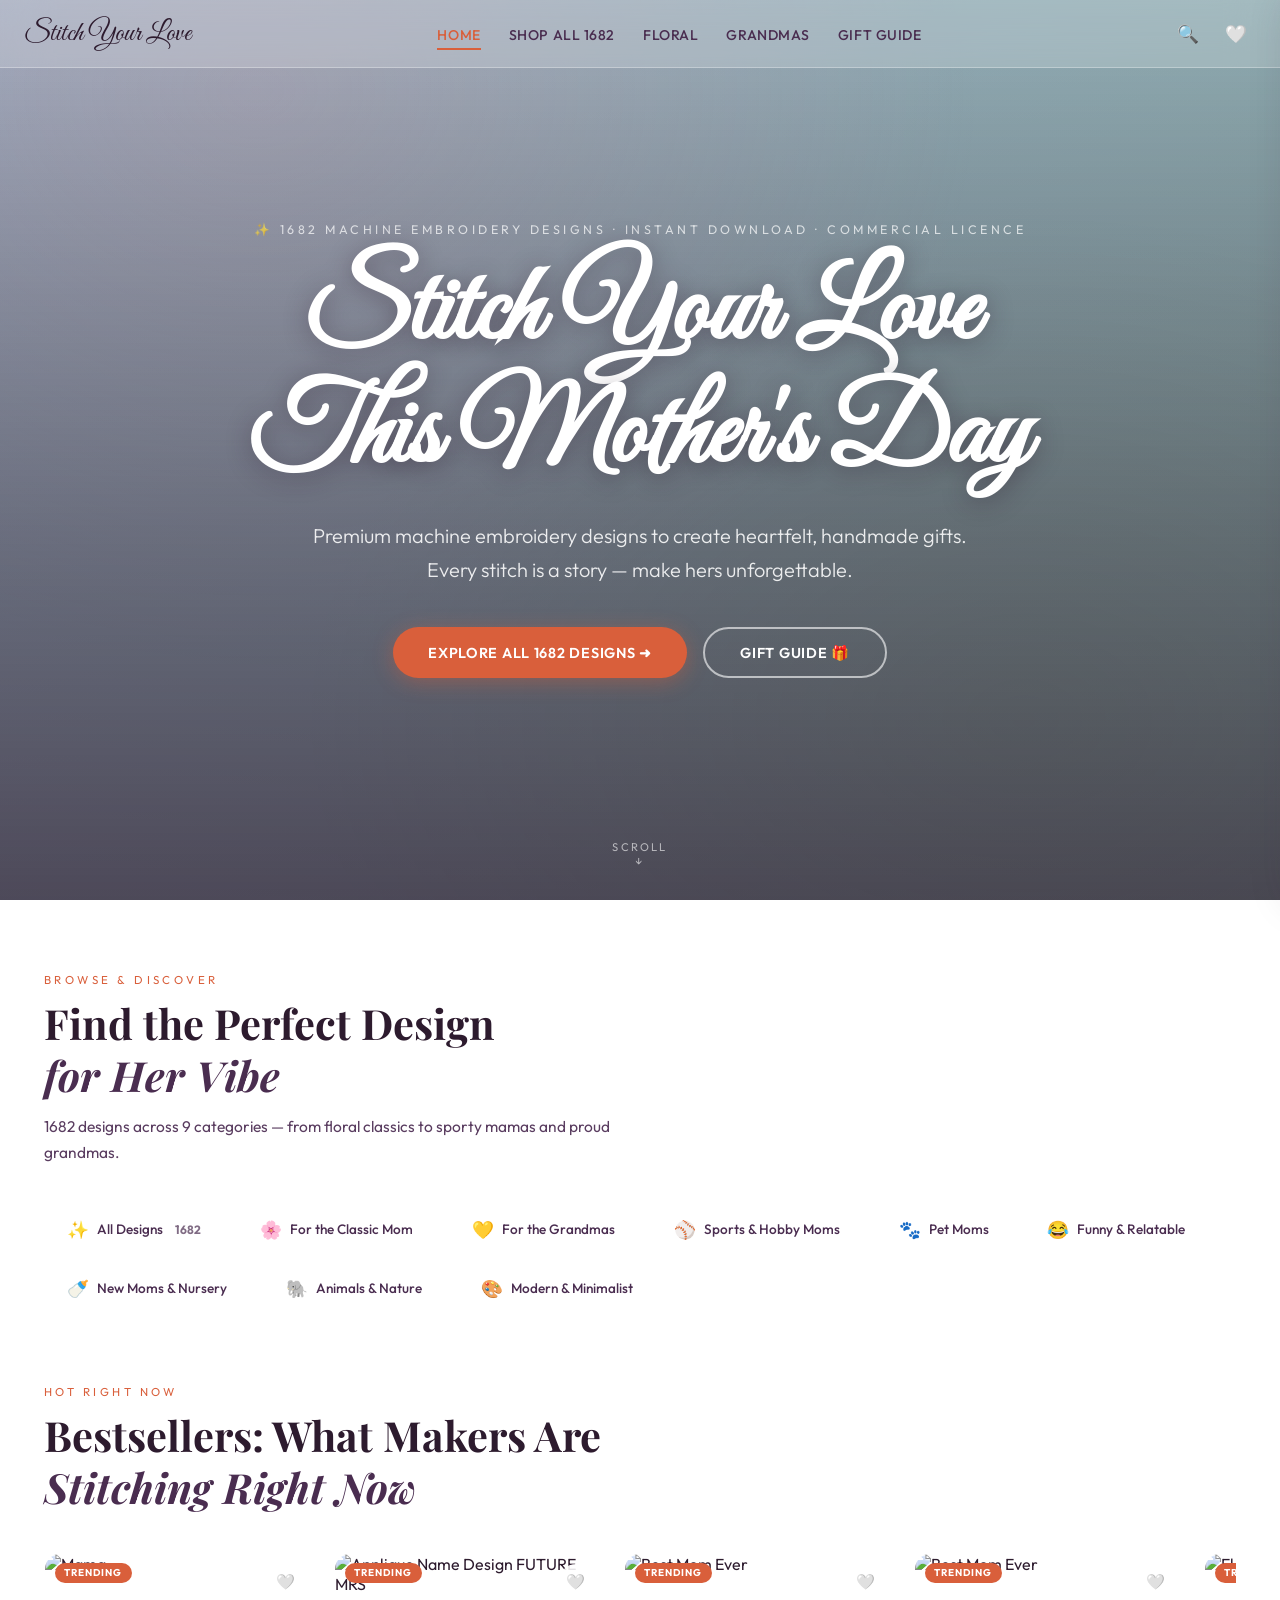
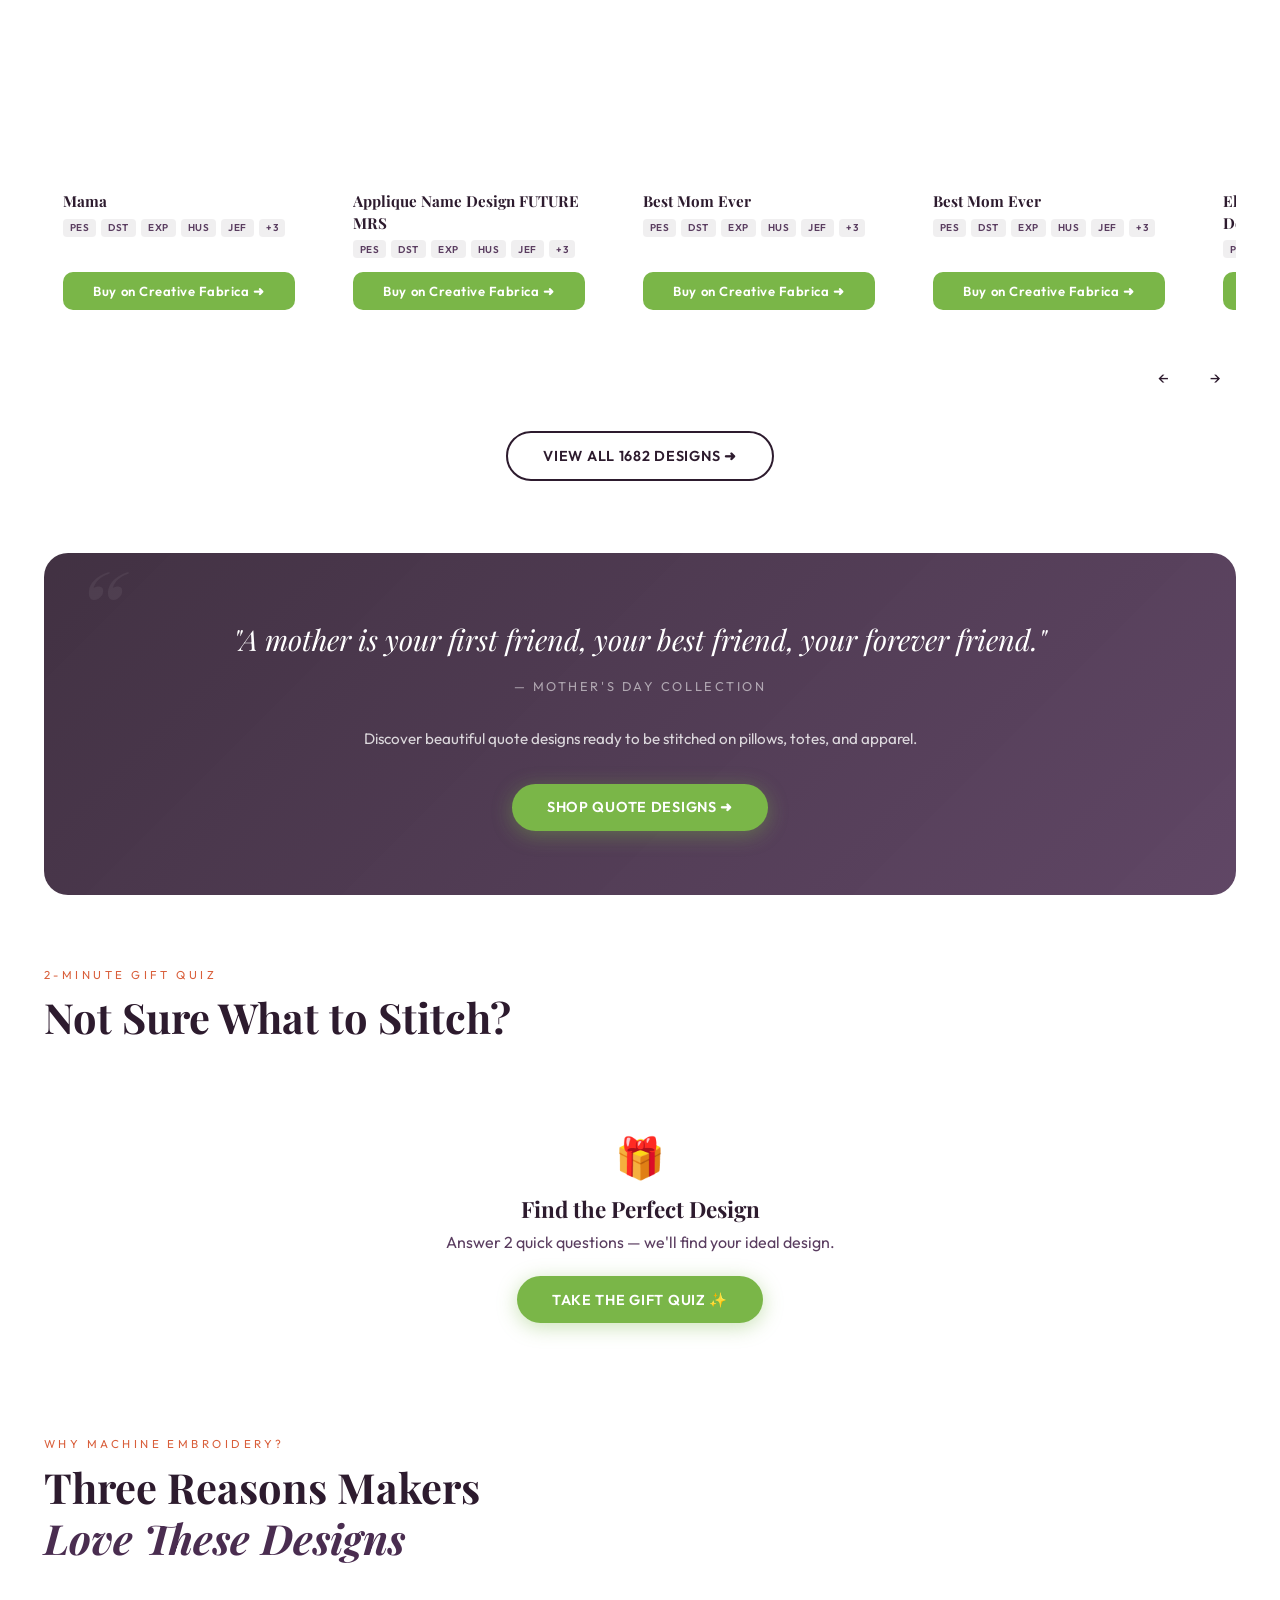
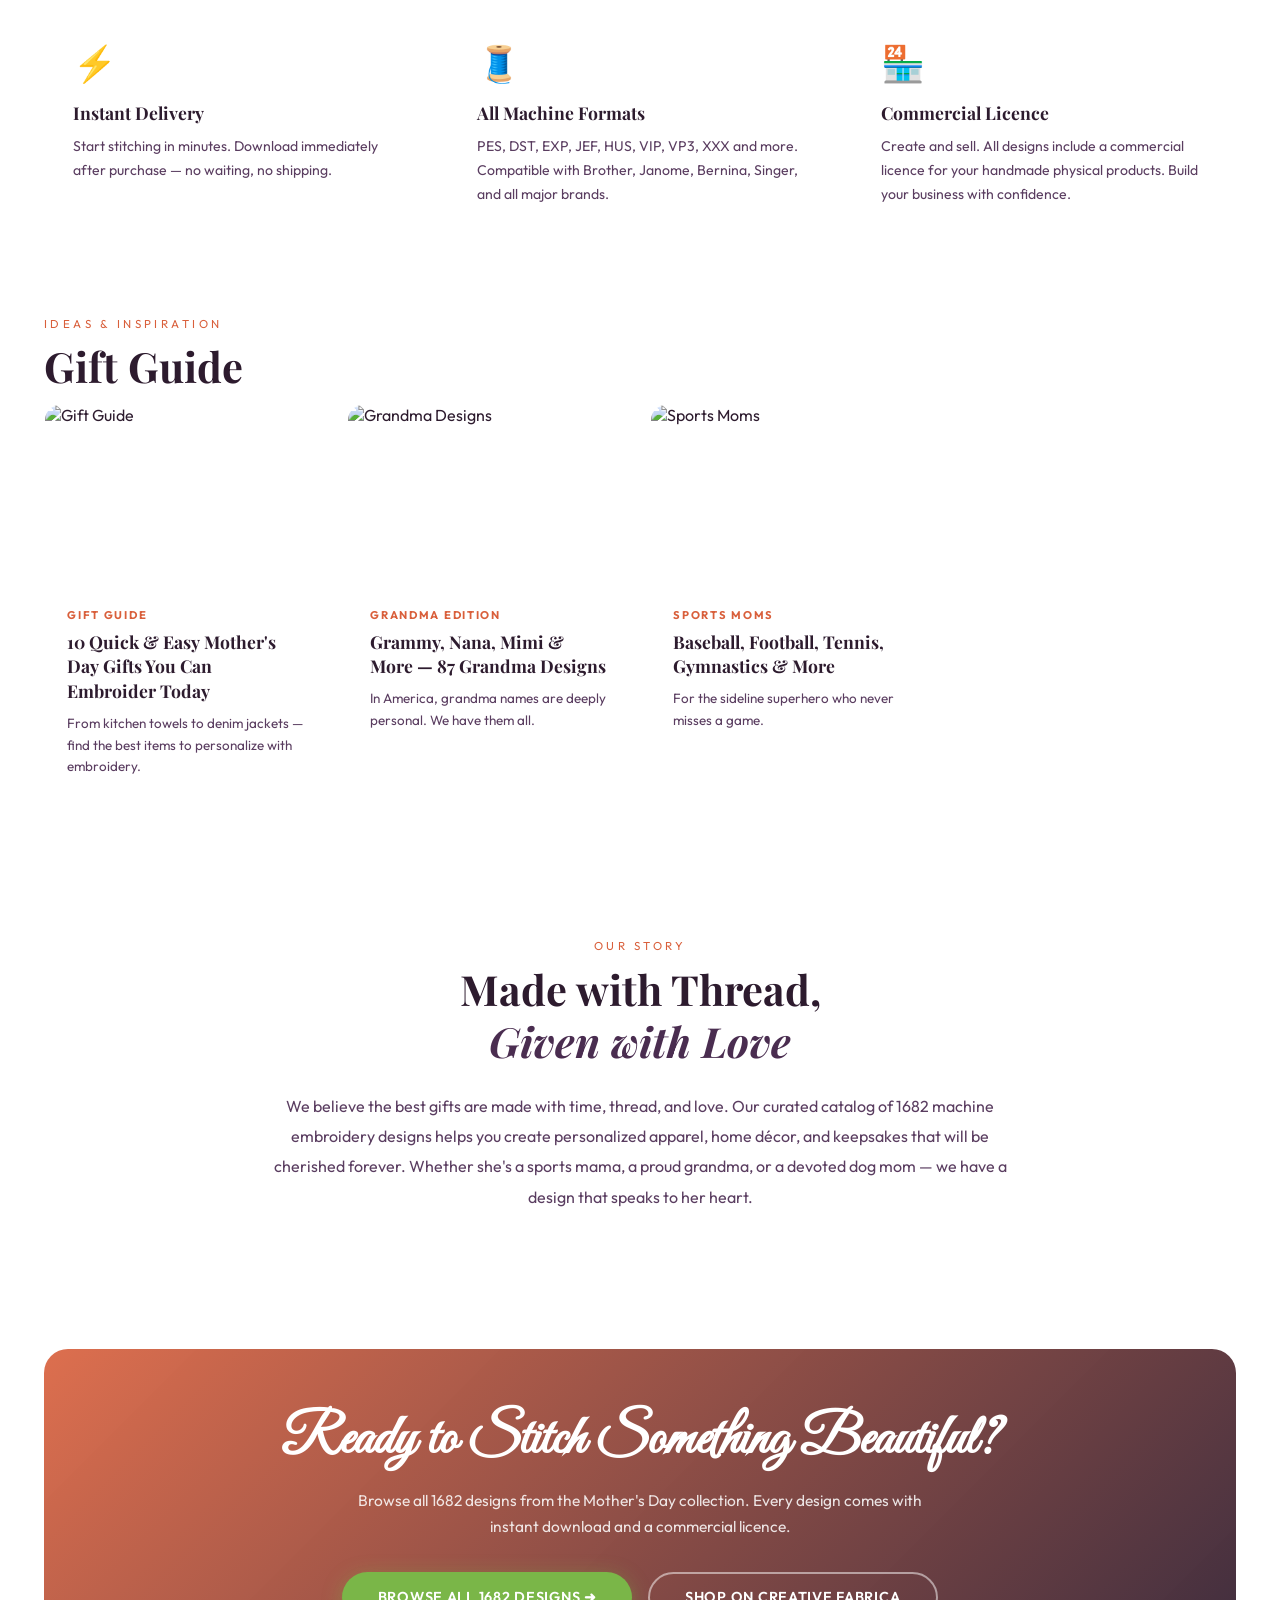
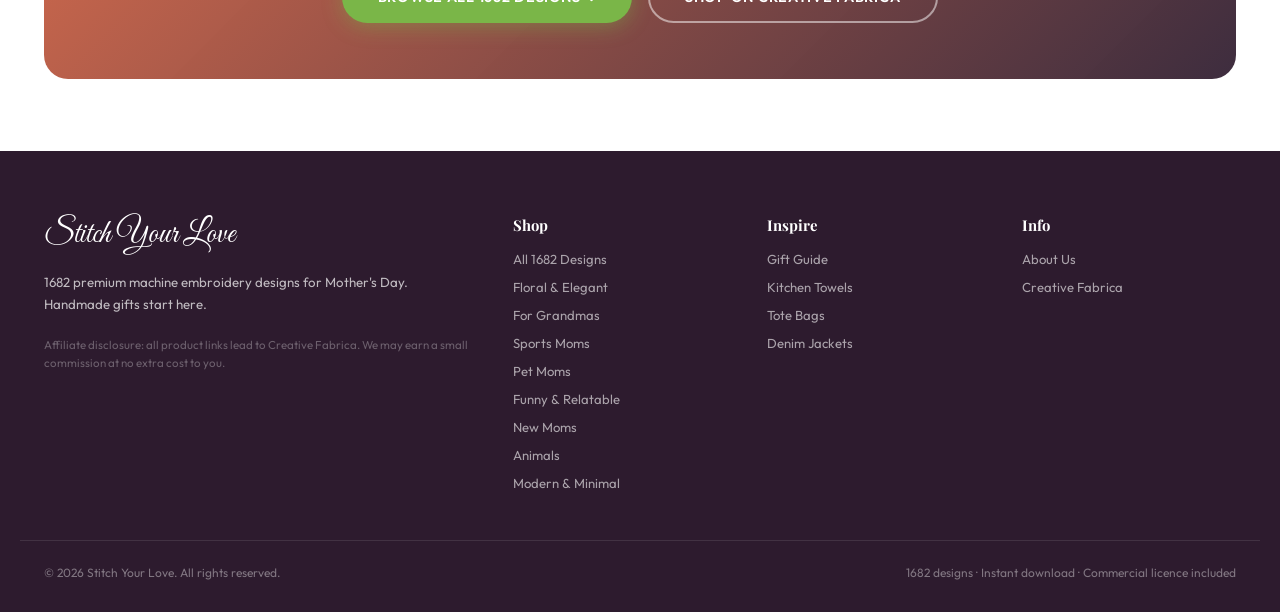
==== commit c4102496: "Add files via upload" ====
--- a/index.html
+++ b/index.html
@@ -1,561 +1,374 @@
 <!DOCTYPE html>
 <html lang="en">
 <head>
-  <meta charset="UTF-8">
-  <meta name="viewport" content="width=device-width, initial-scale=1.0">
-  <title>Stitch Your Love — Premium Mother's Day Embroidery Designs</title>
-  <meta name="description" content="Discover premium machine embroidery designs for Mother's Day. Floral, grandma, sports mom, pet mom, and funny designs with instant download and commercial license.">
-  <meta property="og:title" content="Stitch Your Love — Mother's Day Embroidery Designs">
-  <meta property="og:description" content="Premium machine embroidery designs to create heartfelt, handmade gifts. Instant download. All formats included.">
-  <link rel="stylesheet" href="style.css">
-  <!-- Structured Data -->
-  <script type="application/ld+json">
-  {
-    "@context":"https://schema.org",
-    "@type":"Store",
-    "name":"Stitch Your Love",
-    "description":"Premium Mother's Day machine embroidery designs",
-    "url":"https://stitchyourlove.com"
-  }
-  </script>
+<meta charset="UTF-8">
+<meta name="viewport" content="width=device-width,initial-scale=1">
+<title>Stitch Your Love — Premium Mother's Day Embroidery Designs</title>
+<meta name="description" content="1682 premium machine embroidery designs for Mother's Day. Instant download, all formats, commercial licence. Floral, grandma, sports, pets, funny & more.">
+<link rel="stylesheet" href="style.css">
+<script type="application/ld+json">{"@context":"https://schema.org","@type":"Store","name":"Stitch Your Love","description":"Premium Mother's Day machine embroidery designs","url":"https://stitchyourlove.pages.dev"}</script>
 </head>
 <body>
 
-<!-- Thread stitch progress line -->
-<div class="stitch-line" id="stitchLine"></div>
-<!-- Overlay for drawer -->
-<div class="overlay" id="overlay"></div>
-
-<!-- ── NAVBAR ──────────────────────────────────────────────── -->
+<div class="stitch" id="stitch"></div>
+
+<!-- SEARCH MODAL -->
+<div class="modal-overlay" id="search-modal">
+  <div class="modal-box" style="position:relative">
+    <button class="m-close" onclick="closeSearch()">✕</button>
+    <p style="font-family:'Playfair Display',serif;font-size:1.1rem;color:var(--plum);margin-bottom:1rem">Search designs…</p>
+    <input class="modal-search" id="search-input" type="text" placeholder="e.g. Sunflower Mom, Baseball Mama, Nana…" autocomplete="off">
+    <div id="search-results" class="modal-results"></div>
+  </div>
+</div>
+
+<!-- WISHLIST DRAWER -->
+<div class="drawer-overlay" id="drawer-ov"></div>
+<div class="drawer" id="drawer">
+  <div class="drawer-head">
+    <h3>My Wishlist 🤍</h3>
+    <button class="drawer-close" onclick="toggleDrawer()">✕</button>
+  </div>
+  <div class="drawer-items" id="drawer-items">
+    <div class="d-empty" id="drawer-empty">
+      <div style="font-size:2.5rem;margin-bottom:.75rem">🧵</div>
+      <p>Your wishlist is empty.<br>Heart any design to save it.</p>
+    </div>
+  </div>
+  <div class="drawer-foot" id="drawer-foot" style="display:none">
+    <p style="font-size:.82rem;color:var(--text-mid);margin-bottom:1rem">Ready to buy? Each design opens on Creative Fabrica.</p>
+    <a href="https://www.creativefabrica.com/search/ref/20531415/?query=mother&type=Embroidery" target="_blank" rel="noopener" class="btn btn-red" style="display:block;text-align:center">Shop All on Creative Fabrica ➜</a>
+  </div>
+</div>
+
+<!-- NAVBAR -->
 <nav class="navbar" id="navbar">
   <a href="index.html" class="nav-logo">Stitch Your Love</a>
   <ul class="nav-links">
-    <li><a href="shop.html">Shop</a></li>
-    <li><a href="shop.html#categories">Categories</a></li>
+    <li><a href="index.html" class="active">Home</a></li>
+    <li><a href="shop.html">Shop All 1682</a></li>
+    <li><a href="shop.html?cat=floral">Floral</a></li>
+    <li><a href="shop.html?cat=grandma">Grandmas</a></li>
     <li><a href="gift-guide.html">Gift Guide</a></li>
-    <li><a href="#about">About</a></li>
   </ul>
-  <div class="nav-icons">
-    <button class="nav-icon-btn" title="Search" onclick="document.getElementById('searchModal').classList.toggle('active')">🔍</button>
-    <div class="nav-wishlist">
-      <button class="nav-icon-btn" id="wishlistBtn" title="Wishlist" onclick="toggleWishlist()">🤍</button>
-      <span class="wishlist-count" id="wishlistCount">0</span>
-    </div>
-    <button class="mobile-menu-btn" onclick="toggleMobileMenu()">☰</button>
+  <div class="nav-right">
+    <button class="nav-btn" onclick="openSearch()" title="Search">🔍</button>
+    <button class="nav-btn" onclick="toggleDrawer()" title="Wishlist">
+      🤍<span class="badge" id="wl-badge">0</span>
+    </button>
+    <button class="hamburger" onclick="toggleMobile()" aria-label="Menu">
+      <span></span><span></span><span></span>
+    </button>
   </div>
 </nav>
-
-<!-- ── HERO / VIDEO BANNER ─────────────────────────────────── -->
+<div class="mobile-nav" id="mobile-nav">
+  <a href="index.html" onclick="toggleMobile()">🏠 Home</a>
+  <a href="shop.html" onclick="toggleMobile()">🛍 Shop All 1682 Designs</a>
+  <a href="shop.html?cat=floral" onclick="toggleMobile()">🌸 Floral & Elegant</a>
+  <a href="shop.html?cat=grandma" onclick="toggleMobile()">💛 For Grandmas</a>
+  <a href="shop.html?cat=sports" onclick="toggleMobile()">⚾ Sports Moms</a>
+  <a href="shop.html?cat=pets" onclick="toggleMobile()">🐾 Pet Moms</a>
+  <a href="shop.html?cat=funny" onclick="toggleMobile()">😂 Funny</a>
+  <a href="shop.html?cat=newmom" onclick="toggleMobile()">🍼 New Moms</a>
+  <a href="gift-guide.html" onclick="toggleMobile()">🎁 Gift Guide</a>
+</div>
+
+<!-- HERO -->
 <section class="hero">
-  <video class="hero-video" autoplay muted loop playsinline poster="assets/hero-poster.jpg">
+  <video class="hero-video" autoplay muted loop playsinline>
     <source src="assets/banner_mothers_day.mp4" type="video/mp4">
   </video>
   <div class="hero-overlay"></div>
   <div class="hero-content">
-    <span class="hero-eyebrow">✨ Machine Embroidery Designs · Instant Download</span>
+    <span class="hero-eyebrow">✨ 1682 Machine Embroidery Designs · Instant Download · Commercial Licence</span>
     <h1 class="hero-title">Stitch Your Love<br>This Mother's Day</h1>
-    <p class="hero-sub">Premium machine embroidery designs to create heartfelt, handmade gifts. Every stitch is a story — make hers unforgettable.</p>
-    <a href="https://www.creativefabrica.com/search/ref/20531415/?query=mother&type=Embroidery" target="_blank" rel="noopener" class="btn-primary btn-persimmon">
-      Explore the Collection ➜
-    </a>
-  </div>
-  <div class="hero-scroll">
-    <span>Scroll</span>
-    <span>↓</span>
-  </div>
-</section>
-
-<!-- ── SHOP BY CATEGORY ────────────────────────────────────── -->
-<section id="categories">
-  <div class="section-inner">
-    <span class="section-label reveal">Browse &amp; Discover</span>
-    <h2 class="section-title reveal">Find the Perfect Design<br><em>for Her Vibe</em></h2>
-    <p class="section-subtitle reveal">From floral classics to sporty mamas and proud grandmas — we have a design that speaks to her heart.</p>
-
-    <div class="categories-grid" id="categoriesGrid">
-      <a href="shop.html" class="category-card reveal reveal-delay-1">
-        <span class="category-icon">✨</span>
-        <span class="category-label">All Designs</span>
-      </a>
-      <a href="shop.html?cat=floral" class="category-card reveal reveal-delay-1">
-        <span class="category-icon">🌸</span>
-        <span class="category-label">For the Classic Mom</span>
-      </a>
-      <a href="shop.html?cat=grandma" class="category-card reveal reveal-delay-2">
-        <span class="category-icon">💛</span>
-        <span class="category-label">For the Grandmas</span>
-      </a>
-      <a href="shop.html?cat=sports" class="category-card reveal reveal-delay-2">
-        <span class="category-icon">⚾</span>
-        <span class="category-label">Sports &amp; Hobby Moms</span>
-      </a>
-      <a href="shop.html?cat=pets" class="category-card reveal reveal-delay-3">
-        <span class="category-icon">🐾</span>
-        <span class="category-label">Pet Moms</span>
-      </a>
-      <a href="shop.html?cat=funny" class="category-card reveal reveal-delay-3">
-        <span class="category-icon">😂</span>
-        <span class="category-label">Funny &amp; Relatable</span>
-      </a>
-      <a href="shop.html?cat=newmom" class="category-card reveal reveal-delay-1">
-        <span class="category-icon">🍼</span>
-        <span class="category-label">New Moms &amp; Nursery</span>
-      </a>
-    </div>
-  </div>
-</section>
-
-<!-- ── TRENDING NOW CAROUSEL ──────────────────────────────── -->
-<section>
-  <div class="section-inner">
-    <span class="section-label reveal">Hot Right Now</span>
-    <h2 class="section-title reveal">Current Bestsellers:<br><em>What Makers Are Stitching Right Now</em></h2>
-    <div class="carousel-wrap reveal">
-      <div class="carousel" id="trendingCarousel"></div>
-      <div class="carousel-controls">
-        <button class="carousel-btn" onclick="scrollCarousel(-1)">←</button>
-        <button class="carousel-btn" onclick="scrollCarousel(1)">→</button>
-      </div>
-    </div>
-    <div style="text-align:center; margin-top:2rem;" class="reveal">
-      <a href="shop.html" class="btn-secondary">View All Designs ➜</a>
-    </div>
-  </div>
-</section>
-
-<!-- ── HEARTFELT QUOTE ────────────────────────────────────── -->
-<section>
-  <div class="section-inner">
-    <div class="quote-section reveal">
-      <p class="quote-text">
-        "A mother is your first friend, your best friend, your forever friend."
-      </p>
+    <p class="hero-sub">Premium machine embroidery designs to create heartfelt, handmade gifts.<br>Every stitch is a story — make hers unforgettable.</p>
+    <div style="display:flex;gap:1rem;justify-content:center;flex-wrap:wrap">
+      <a href="shop.html" class="btn btn-red">Explore All 1682 Designs ➜</a>
+      <a href="gift-guide.html" class="btn btn-outline" style="color:#fff;border-color:rgba(255,255,255,.6)">Gift Guide 🎁</a>
+    </div>
+  </div>
+  <div class="hero-scroll">Scroll<br>↓</div>
+</section>
+
+<!-- SHOP BY CATEGORY -->
+<section class="section-pad">
+  <div class="wrap">
+    <span class="sec-label rev">Browse & Discover</span>
+    <h2 class="sec-title rev">Find the Perfect Design<br><em>for Her Vibe</em></h2>
+    <p class="sec-sub rev">1682 designs across 9 categories — from floral classics to sporty mamas and proud grandmas.</p>
+    <div class="cat-grid">
+      <a href="shop.html" class="cat-pill rev del1"><span class="icon">✨</span>All Designs <strong style="margin-left:.25rem;font-size:.75rem;opacity:.7">1682</strong></a>
+      <a href="shop.html?cat=floral" class="cat-pill rev del1"><span class="icon">🌸</span>For the Classic Mom</a>
+      <a href="shop.html?cat=grandma" class="cat-pill rev del2"><span class="icon">💛</span>For the Grandmas</a>
+      <a href="shop.html?cat=sports" class="cat-pill rev del2"><span class="icon">⚾</span>Sports & Hobby Moms</a>
+      <a href="shop.html?cat=pets" class="cat-pill rev del3"><span class="icon">🐾</span>Pet Moms</a>
+      <a href="shop.html?cat=funny" class="cat-pill rev del3"><span class="icon">😂</span>Funny & Relatable</a>
+      <a href="shop.html?cat=newmom" class="cat-pill rev del1"><span class="icon">🍼</span>New Moms & Nursery</a>
+      <a href="shop.html?cat=animals" class="cat-pill rev del2"><span class="icon">🐘</span>Animals & Nature</a>
+      <a href="shop.html?cat=modern" class="cat-pill rev del2"><span class="icon">🎨</span>Modern & Minimalist</a>
+    </div>
+  </div>
+</section>
+
+<!-- TRENDING CAROUSEL -->
+<section class="section-pad" style="padding-top:0">
+  <div class="wrap">
+    <span class="sec-label rev">Hot Right Now</span>
+    <h2 class="sec-title rev">Bestsellers: What Makers Are<br><em>Stitching Right Now</em></h2>
+    <div class="carousel-outer rev">
+      <div class="carousel" id="carousel"></div>
+      <div class="carousel-nav">
+        <button class="c-btn" onclick="scrollC(-1)">←</button>
+        <button class="c-btn" onclick="scrollC(1)">→</button>
+      </div>
+    </div>
+    <div style="text-align:center;margin-top:2rem" class="rev">
+      <a href="shop.html" class="btn btn-outline">View All 1682 Designs ➜</a>
+    </div>
+  </div>
+</section>
+
+<!-- QUOTE -->
+<section class="section-pad" style="padding-top:0">
+  <div class="wrap">
+    <div class="quote-block rev">
+      <p class="quote-text">"A mother is your first friend, your best friend, your forever friend."</p>
       <p class="quote-credit">— Mother's Day Collection</p>
-      <p style="color:rgba(255,255,255,0.8); font-size:0.95rem; margin-bottom:2rem; line-height:1.7;">
-        Discover our collection of beautiful quote designs ready to be stitched on pillows, totes, and apparel.
-      </p>
-      <a href="shop.html" class="btn-primary">Shop Quote Designs ➜</a>
-    </div>
-  </div>
-</section>
-
-<!-- ── GIFT FINDER QUIZ ───────────────────────────────────── -->
-<section>
-  <div class="section-inner">
-    <div class="quiz-section reveal">
-      <div id="quizIntro">
-        <div style="font-size:2.5rem; margin-bottom:1rem;">🎁</div>
-        <h2 class="quiz-title">Not Sure What to Stitch?</h2>
-        <p class="quiz-desc">Take our 2-minute Gift Quiz and we'll find the perfect design for the special mom in your life.</p>
-        <button class="btn-primary" onclick="startQuiz()" style="display:inline-flex;">Take the Gift Quiz ✨</button>
-      </div>
-      <div id="quizSteps" style="display:none;">
-        <!-- Step 1 -->
-        <div class="quiz-step active" id="step1">
-          <h3 style="font-family:'Playfair Display',serif; color:var(--plum); margin-bottom:0.5rem; font-size:1.2rem;">Step 1 of 2</h3>
-          <p style="color:var(--text-mid); margin-bottom:0.5rem;">Who are you making this for?</p>
+      <p style="color:rgba(255,255,255,.8);font-size:.95rem;margin-bottom:2rem;line-height:1.7">Discover beautiful quote designs ready to be stitched on pillows, totes, and apparel.</p>
+      <a href="shop.html?cat=trending" class="btn btn-green">Shop Quote Designs ➜</a>
+    </div>
+  </div>
+</section>
+
+<!-- GIFT FINDER QUIZ -->
+<section class="section-pad" style="padding-top:0">
+  <div class="wrap">
+    <span class="sec-label rev">2-Minute Gift Quiz</span>
+    <h2 class="sec-title rev">Not Sure What to Stitch?</h2>
+    <div class="quiz-box rev">
+      <div id="q-intro">
+        <div style="font-size:2.5rem;margin-bottom:.75rem">🎁</div>
+        <h3 style="font-family:'Playfair Display',serif;font-size:1.4rem;color:var(--plum);margin-bottom:.5rem">Find the Perfect Design</h3>
+        <p style="color:var(--text-mid);margin-bottom:1.5rem">Answer 2 quick questions — we'll find your ideal design.</p>
+        <button class="btn btn-green" onclick="qStart()">Take the Gift Quiz ✨</button>
+      </div>
+      <div id="q-steps" style="display:none">
+        <div class="quiz-step on" id="q1">
+          <h3 style="font-family:'Playfair Display',serif;font-size:1.1rem;color:var(--plum);margin-bottom:.25rem">Who are you making this for?</h3>
+          <p style="color:var(--text-mid);font-size:.88rem;margin-bottom:.25rem">Step 1 of 2</p>
           <div class="quiz-options">
-            <button class="quiz-option" onclick="selectQ1('mom')">👩 Mom</button>
-            <button class="quiz-option" onclick="selectQ1('grandma')">👵 Grandma</button>
-            <button class="quiz-option" onclick="selectQ1('aunt')">🌸 Aunt</button>
-            <button class="quiz-option" onclick="selectQ1('myself')">🪡 Myself</button>
+            <button class="qopt" onclick="qPick1('trending')">👩 Mom</button>
+            <button class="qopt" onclick="qPick1('grandma')">👵 Grandma</button>
+            <button class="qopt" onclick="qPick1('newmom')">👶 New Mom</button>
+            <button class="qopt" onclick="qPick1('pets')">🐾 Pet Mom</button>
           </div>
         </div>
-        <!-- Step 2 -->
-        <div class="quiz-step" id="step2">
-          <h3 style="font-family:'Playfair Display',serif; color:var(--plum); margin-bottom:0.5rem; font-size:1.2rem;">Step 2 of 2</h3>
-          <p style="color:var(--text-mid); margin-bottom:0.5rem;">What's her style?</p>
+        <div class="quiz-step" id="q2">
+          <h3 style="font-family:'Playfair Display',serif;font-size:1.1rem;color:var(--plum);margin-bottom:.25rem">What's her style?</h3>
+          <p style="color:var(--text-mid);font-size:.88rem;margin-bottom:.25rem">Step 2 of 2</p>
           <div class="quiz-options">
-            <button class="quiz-option" onclick="selectQ2('floral')">🌺 Floral &amp; Elegant</button>
-            <button class="quiz-option" onclick="selectQ2('funny')">😂 Funny &amp; Relatable</button>
-            <button class="quiz-option" onclick="selectQ2('minimal')">✨ Minimalist</button>
-            <button class="quiz-option" onclick="selectQ2('sports')">⚾ Sports Mom</button>
+            <button class="qopt" onclick="qPick2('floral')">🌺 Floral & Elegant</button>
+            <button class="qopt" onclick="qPick2('funny')">😂 Funny & Relatable</button>
+            <button class="qopt" onclick="qPick2('modern')">✨ Minimalist / Modern</button>
+            <button class="qopt" onclick="qPick2('sports')">⚾ Sports Mom</button>
           </div>
         </div>
       </div>
-      <!-- Results -->
-      <div class="quiz-results" id="quizResults">
-        <h3 style="font-family:'Playfair Display',serif; color:var(--plum); font-size:1.4rem; margin-bottom:0.5rem;">Perfect Picks for Her ✨</h3>
-        <p style="color:var(--text-mid); margin-bottom:1.5rem;">Based on your answers, here are our top recommendations:</p>
-        <div class="quiz-results-grid" id="quizResultsGrid"></div>
-        <button onclick="resetQuiz()" class="btn-secondary" style="margin-top:1.5rem;">Take Quiz Again</button>
-      </div>
-    </div>
-  </div>
-</section>
-
-<!-- ── WHY CHOOSE US ──────────────────────────────────────── -->
-<section>
-  <div class="section-inner">
-    <span class="section-label reveal">Why Machine Embroidery?</span>
-    <h2 class="section-title reveal">Three Reasons Makers<br><em>Love These Designs</em></h2>
+      <div id="q-results" style="display:none">
+        <h3 style="font-family:'Playfair Display',serif;font-size:1.3rem;color:var(--plum);margin-bottom:.5rem">Perfect Picks for Her ✨</h3>
+        <p style="color:var(--text-mid);margin-bottom:1.5rem">Based on your answers:</p>
+        <div class="grid" id="q-grid" style="grid-template-columns:repeat(auto-fill,minmax(220px,1fr))"></div>
+        <div style="display:flex;gap:1rem;justify-content:center;flex-wrap:wrap;margin-top:1.5rem">
+          <button class="btn btn-outline btn-sm" onclick="qReset()">Try Again</button>
+          <a href="shop.html" class="btn btn-green btn-sm">See All Designs ➜</a>
+        </div>
+      </div>
+    </div>
+  </div>
+</section>
+
+<!-- WHY CHOOSE US -->
+<section class="section-pad" style="padding-top:0">
+  <div class="wrap">
+    <span class="sec-label rev">Why Machine Embroidery?</span>
+    <h2 class="sec-title rev">Three Reasons Makers<br><em>Love These Designs</em></h2>
     <div class="why-grid">
-      <div class="why-card reveal reveal-delay-1">
+      <div class="why-card rev del1">
         <span class="why-icon">⚡</span>
         <h3 class="why-title">Instant Delivery</h3>
-        <p class="why-desc">Start stitching in minutes. Download high-quality digital files immediately after purchase — no waiting, no shipping.</p>
-      </div>
-      <div class="why-card reveal reveal-delay-2">
+        <p class="why-desc">Start stitching in minutes. Download immediately after purchase — no waiting, no shipping.</p>
+      </div>
+      <div class="why-card rev del2">
         <span class="why-icon">🧵</span>
-        <h3 class="why-title">Multiple Formats</h3>
-        <p class="why-desc">Compatible with your machine. Files include PES, DST, EXP, JEF, HUS, VIP, VP3, XXX, and more.</p>
-      </div>
-      <div class="why-card reveal reveal-delay-3">
+        <h3 class="why-title">All Machine Formats</h3>
+        <p class="why-desc">PES, DST, EXP, JEF, HUS, VIP, VP3, XXX and more. Compatible with Brother, Janome, Bernina, Singer, and all major brands.</p>
+      </div>
+      <div class="why-card rev del3">
         <span class="why-icon">🏪</span>
-        <h3 class="why-title">Perfect for Small Business</h3>
-        <p class="why-desc">Create and sell. All designs come with a commercial license for your handmade physical products — build your business.</p>
-      </div>
-    </div>
-  </div>
-</section>
-
-<!-- ── GIFT GUIDE TEASER ──────────────────────────────────── -->
-<section>
-  <div class="section-inner">
-    <span class="section-label reveal">Gift Ideas &amp; Inspiration</span>
-    <h2 class="section-title reveal">The Gift Guide</h2>
-    <p class="section-subtitle reveal">Not sure where to start? Our gift guide walks you through the best embroidery ideas for every kind of mom.</p>
-    <div style="display:grid; grid-template-columns: repeat(auto-fit, minmax(280px, 1fr)); gap:1.5rem; margin-top:2.5rem;">
-      <a href="gift-guide.html" class="blog-card reveal reveal-delay-1">
-        <div class="blog-image">
-          <img src="https://www.creativefabrica.com/wp-content/uploads/2025/04/14/Mothers-Day-Floral-Embroidery-Designs-Embroidery-119037309-1.jpg" alt="Mother's Day Embroidery Ideas" loading="lazy">
-        </div>
-        <div class="blog-body">
-          <span class="blog-cat">Gift Guide</span>
-          <h3 class="blog-title">10 Quick &amp; Easy Mother's Day Gifts You Can Embroider Today</h3>
-          <p class="blog-excerpt">From kitchen towels to denim jackets — discover the best everyday items to personalize with a machine embroidery design.</p>
+        <h3 class="why-title">Commercial Licence</h3>
+        <p class="why-desc">Create and sell. All designs include a commercial licence for your handmade physical products. Build your business with confidence.</p>
+      </div>
+    </div>
+  </div>
+</section>
+
+<!-- GIFT GUIDE TEASER -->
+<section class="section-pad" style="padding-top:0">
+  <div class="wrap">
+    <span class="sec-label rev">Ideas & Inspiration</span>
+    <h2 class="sec-title rev">Gift Guide</h2>
+    <div class="grid rev" style="grid-template-columns:repeat(auto-fill,minmax(280px,1fr))">
+      <a href="gift-guide.html" style="background:var(--glass);backdrop-filter:blur(16px);-webkit-backdrop-filter:blur(16px);border:1px solid var(--glass-b);border-radius:var(--r);overflow:hidden;transition:var(--tr);color:inherit;display:flex;flex-direction:column">
+        <div style="height:180px;overflow:hidden"><img src="https://www.creativefabrica.com/wp-content/uploads/2025/03/30/Mothers-Day-Floral-Embroidery-Designs-Embroidery-119037309-1.jpg" alt="Gift Guide" style="width:100%;height:100%;object-fit:cover;transition:transform .5s"></div>
+        <div style="padding:1.4rem;flex:1">
+          <span style="font-size:.7rem;letter-spacing:.15em;text-transform:uppercase;color:var(--persimmon);font-weight:700;display:block;margin-bottom:.5rem">Gift Guide</span>
+          <h3 style="font-family:'Playfair Display',serif;font-size:1.1rem;color:var(--plum);margin-bottom:.6rem;line-height:1.4">10 Quick & Easy Mother's Day Gifts You Can Embroider Today</h3>
+          <p style="font-size:.84rem;color:var(--text-mid);line-height:1.6">From kitchen towels to denim jackets — find the best items to personalize with embroidery.</p>
         </div>
       </a>
-      <a href="shop.html?cat=grandma" class="blog-card reveal reveal-delay-2">
-        <div class="blog-image">
-          <img src="https://www.creativefabrica.com/wp-content/uploads/2024/04/04/Floral-Grammy-Embroidery-94820416-1.jpg" alt="Grandma Gift Ideas" loading="lazy">
-        </div>
-        <div class="blog-body">
-          <span class="blog-cat">Grandma Edition</span>
-          <h3 class="blog-title">Grammy, Nana, Mimi &amp; More — Finding the Right Design for Grandma</h3>
-          <p class="blog-excerpt">In America, grandma names are deeply personal. We help you find the perfect design for your family's special name.</p>
+      <a href="shop.html?cat=grandma" style="background:var(--glass);backdrop-filter:blur(16px);-webkit-backdrop-filter:blur(16px);border:1px solid var(--glass-b);border-radius:var(--r);overflow:hidden;transition:var(--tr);color:inherit;display:flex;flex-direction:column">
+        <div style="height:180px;overflow:hidden"><img src="https://www.creativefabrica.com/wp-content/uploads/2024/04/04/Floral-Grammy-Embroidery-94820416-1.jpg" alt="Grandma Designs" style="width:100%;height:100%;object-fit:cover"></div>
+        <div style="padding:1.4rem;flex:1">
+          <span style="font-size:.7rem;letter-spacing:.15em;text-transform:uppercase;color:var(--persimmon);font-weight:700;display:block;margin-bottom:.5rem">Grandma Edition</span>
+          <h3 style="font-family:'Playfair Display',serif;font-size:1.1rem;color:var(--plum);margin-bottom:.6rem;line-height:1.4">Grammy, Nana, Mimi & More — 87 Grandma Designs</h3>
+          <p style="font-size:.84rem;color:var(--text-mid);line-height:1.6">In America, grandma names are deeply personal. We have them all.</p>
         </div>
       </a>
-      <a href="shop.html?cat=sports" class="blog-card reveal reveal-delay-3">
-        <div class="blog-image">
-          <img src="https://www.creativefabrica.com/wp-content/uploads/2025/04/14/Baseball-Mama-Embroidery-Mothers-Day-Embroidery-119879372-1.jpg" alt="Sports Mom Gifts" loading="lazy">
-        </div>
-        <div class="blog-body">
-          <span class="blog-cat">Sports Moms</span>
-          <h3 class="blog-title">From the Diamond to the Court: Gifts for Every Sports Mama</h3>
-          <p class="blog-excerpt">Baseball, football, gymnastics, tennis — celebrate the sideline superhero in your life with a design that shows her pride.</p>
+      <a href="shop.html?cat=sports" style="background:var(--glass);backdrop-filter:blur(16px);-webkit-backdrop-filter:blur(16px);border:1px solid var(--glass-b);border-radius:var(--r);overflow:hidden;transition:var(--tr);color:inherit;display:flex;flex-direction:column">
+        <div style="height:180px;overflow:hidden"><img src="https://www.creativefabrica.com/wp-content/uploads/2025/04/14/Baseball-Mama-Embroidery-Mothers-Day-Embroidery-119879372-1.jpg" alt="Sports Moms" style="width:100%;height:100%;object-fit:cover"></div>
+        <div style="padding:1.4rem;flex:1">
+          <span style="font-size:.7rem;letter-spacing:.15em;text-transform:uppercase;color:var(--persimmon);font-weight:700;display:block;margin-bottom:.5rem">Sports Moms</span>
+          <h3 style="font-family:'Playfair Display',serif;font-size:1.1rem;color:var(--plum);margin-bottom:.6rem;line-height:1.4">Baseball, Football, Tennis, Gymnastics & More</h3>
+          <p style="font-size:.84rem;color:var(--text-mid);line-height:1.6">For the sideline superhero who never misses a game.</p>
         </div>
       </a>
     </div>
   </div>
 </section>
 
-<!-- ── ABOUT ───────────────────────────────────────────────── -->
-<section class="about-section" id="about">
-  <div class="section-inner">
-    <span class="section-label reveal" style="display:block; text-align:center;">Our Story</span>
-    <h2 class="section-title reveal" style="text-align:center;">Made with Thread,<br><em>Given with Love</em></h2>
-    <p class="about-text reveal">
-      We believe that the best gifts are made with time, thread, and love. Our curated catalog brings together the finest machine embroidery designs for Mother's Day, helping you create personalized apparel, home décor, and keepsakes that will be cherished forever. Whether she's a sports mama, a proud grandma, or a devoted dog mom, we have a design that speaks to her heart.
-    </p>
-  </div>
-</section>
-
-<!-- ── CTA BANNER ─────────────────────────────────────────── -->
-<section>
-  <div class="section-inner">
-    <div class="cta-banner reveal">
+<!-- ABOUT -->
+<div class="about-sec" id="about">
+  <div class="wrap">
+    <span class="sec-label rev" style="display:block;text-align:center">Our Story</span>
+    <h2 class="sec-title rev" style="text-align:center">Made with Thread,<br><em>Given with Love</em></h2>
+    <p class="about-text rev">We believe the best gifts are made with time, thread, and love. Our curated catalog of 1682 machine embroidery designs helps you create personalized apparel, home décor, and keepsakes that will be cherished forever. Whether she's a sports mama, a proud grandma, or a devoted dog mom — we have a design that speaks to her heart.</p>
+  </div>
+</div>
+
+<!-- CTA -->
+<section class="section-pad">
+  <div class="wrap">
+    <div class="cta-banner rev">
       <h2>Ready to Stitch Something Beautiful?</h2>
-      <p>Can't decide? Browse the full Mother's Day Embroidery Collection and find your inspiration. Every design comes with instant download and a commercial license.</p>
-      <a href="https://www.creativefabrica.com/search/ref/20531415/?query=mother&type=Embroidery" target="_blank" rel="noopener" class="btn-primary" style="display:inline-flex;">
-        Browse Full Collection ➜
-      </a>
-    </div>
-  </div>
-</section>
-
-<!-- ── FOOTER ──────────────────────────────────────────────── -->
+      <p>Browse all 1682 designs from the Mother's Day collection. Every design comes with instant download and a commercial licence.</p>
+      <div style="display:flex;gap:1rem;justify-content:center;flex-wrap:wrap">
+        <a href="shop.html" class="btn btn-green">Browse All 1682 Designs ➜</a>
+        <a href="https://www.creativefabrica.com/search/ref/20531415/?query=mother&type=Embroidery" target="_blank" rel="noopener" class="btn btn-outline" style="color:#fff;border-color:rgba(255,255,255,.5)">Shop on Creative Fabrica</a>
+      </div>
+    </div>
+  </div>
+</section>
+
+<!-- FOOTER -->
 <footer>
-  <div class="footer-inner">
+  <div class="footer-grid">
     <div>
       <span class="footer-logo">Stitch Your Love</span>
-      <p class="footer-tagline">Premium machine embroidery designs for Mother's Day and beyond. Handmade gifts start here.</p>
-      <p style="font-size:0.75rem; color:rgba(255,255,255,0.35); line-height:1.6;">
-        This site contains affiliate links to Creative Fabrica. We may earn a commission on purchases at no extra cost to you.
-      </p>
+      <p class="footer-tag">1682 premium machine embroidery designs for Mother's Day. Handmade gifts start here.</p>
+      <p style="font-size:.72rem;color:rgba(255,255,255,.3);line-height:1.6">Affiliate disclosure: all product links lead to Creative Fabrica. We may earn a small commission at no extra cost to you.</p>
     </div>
     <div>
-      <h4 class="footer-heading">Shop</h4>
-      <ul class="footer-links">
-        <li><a href="shop.html">All Designs</a></li>
-        <li><a href="shop.html?cat=floral">Floral &amp; Elegant</a></li>
+      <h4 class="footer-h">Shop</h4>
+      <ul class="footer-ul">
+        <li><a href="shop.html">All 1682 Designs</a></li>
+        <li><a href="shop.html?cat=floral">Floral & Elegant</a></li>
         <li><a href="shop.html?cat=grandma">For Grandmas</a></li>
         <li><a href="shop.html?cat=sports">Sports Moms</a></li>
         <li><a href="shop.html?cat=pets">Pet Moms</a></li>
-        <li><a href="shop.html?cat=funny">Funny Designs</a></li>
+        <li><a href="shop.html?cat=funny">Funny & Relatable</a></li>
+        <li><a href="shop.html?cat=newmom">New Moms</a></li>
+        <li><a href="shop.html?cat=animals">Animals</a></li>
+        <li><a href="shop.html?cat=modern">Modern & Minimal</a></li>
       </ul>
     </div>
     <div>
-      <h4 class="footer-heading">Inspire</h4>
-      <ul class="footer-links">
+      <h4 class="footer-h">Inspire</h4>
+      <ul class="footer-ul">
         <li><a href="gift-guide.html">Gift Guide</a></li>
         <li><a href="gift-guide.html#towels">Kitchen Towels</a></li>
         <li><a href="gift-guide.html#totes">Tote Bags</a></li>
-        <li><a href="gift-guide.html#apparel">Apparel</a></li>
+        <li><a href="gift-guide.html#apparel">Denim Jackets</a></li>
       </ul>
     </div>
     <div>
-      <h4 class="footer-heading">Info</h4>
-      <ul class="footer-links">
+      <h4 class="footer-h">Info</h4>
+      <ul class="footer-ul">
         <li><a href="#about">About Us</a></li>
         <li><a href="https://www.creativefabrica.com/search/ref/20531415/?query=mother&type=Embroidery" target="_blank">Creative Fabrica</a></li>
-        <li><a href="mailto:hello@stitchyourlove.com">Contact</a></li>
       </ul>
     </div>
   </div>
   <div class="footer-bottom">
     <span>© 2026 Stitch Your Love. All rights reserved.</span>
-    <span>Designs available on Creative Fabrica. Commercial license included.</span>
+    <span>1682 designs · Instant download · Commercial licence included</span>
   </div>
 </footer>
 
-<!-- ── WISHLIST DRAWER ─────────────────────────────────────── -->
-<div class="wishlist-drawer" id="wishlistDrawer">
-  <div class="wishlist-header">
-    <h3>My Wishlist 🤍</h3>
-    <button class="wishlist-close" onclick="toggleWishlist()">✕</button>
-  </div>
-  <div class="wishlist-items" id="wishlistItems">
-    <div class="wishlist-empty" id="wishlistEmpty">
-      <p style="font-size:2rem; margin-bottom:1rem;">🧵</p>
-      <p>Your wishlist is empty.<br>Heart any design to save it here.</p>
-    </div>
-  </div>
-  <div class="wishlist-footer" id="wishlistFooter" style="display:none;">
-    <p style="font-size:0.82rem; color:var(--text-mid); margin-bottom:1rem;">Ready to buy? Visit each design on Creative Fabrica.</p>
-    <a href="https://www.creativefabrica.com/search/ref/20531415/?query=mother&type=Embroidery" target="_blank" class="btn-primary btn-persimmon" style="display:block; text-align:center;">
-      Shop All on Creative Fabrica ➜
-    </a>
-  </div>
-</div>
-
 <script src="products.js"></script>
+<script src="shared.js"></script>
 <script>
-/* ── SCROLL BEHAVIORS ─────────────────────────────────────── */
-let lastScroll = 0;
-const navbar = document.getElementById('navbar');
-const stitchLine = document.getElementById('stitchLine');
-
-window.addEventListener('scroll', () => {
-  const current = window.scrollY;
-  // Hide/show navbar
-  if (current > lastScroll && current > 120) {
-    navbar.classList.add('hidden');
-  } else {
-    navbar.classList.remove('hidden');
-  }
-  if (current > 50) navbar.classList.add('scrolled');
-  else navbar.classList.remove('scrolled');
-  lastScroll = current;
-
-  // Stitch progress line
-  const total = document.documentElement.scrollHeight - window.innerHeight;
-  const pct = Math.round((current / total) * 100);
-  stitchLine.style.setProperty('--scroll-progress', pct + '%');
-  stitchLine.style.height = pct + '%';
-
-  // Reveal elements
-  revealOnScroll();
-});
-
-function revealOnScroll() {
-  document.querySelectorAll('.reveal:not(.visible)').forEach(el => {
-    const rect = el.getBoundingClientRect();
-    if (rect.top < window.innerHeight * 0.88) el.classList.add('visible');
-  });
-}
-revealOnScroll(); // run once on load
-
-/* ── TRENDING CAROUSEL ────────────────────────────────────── */
-function buildTrendingCarousel() {
-  const trending = PRODUCTS.filter(p => ['trending','floral','sports'].includes(p.category)).slice(0,10);
-  const container = document.getElementById('trendingCarousel');
-  if (!container) return;
-  container.innerHTML = trending.map(p => buildProductCardHTML(p, true)).join('');
-}
-
-function scrollCarousel(dir) {
-  const c = document.getElementById('trendingCarousel');
-  if (c) c.scrollBy({ left: dir * 320, behavior: 'smooth' });
-}
-
-/* ── PRODUCT CARD BUILDER ─────────────────────────────────── */
-function buildProductCardHTML(p, showBadge = false) {
-  const formats = ['PES','DST','EXP','HUS','JEF'];
-  const id = 'p-' + encodeURIComponent(p.title).slice(0,20).replace(/%/g,'');
-  return `
-  <div class="product-card" data-id="${id}">
-    <div class="product-image-wrap">
-      ${showBadge ? '<span class="product-badge">Trending</span>' : ''}
-      <img src="${p.image}" alt="${p.title}" loading="lazy">
-      <button class="product-wish" onclick="toggleWish(event, this, '${id}', \`${p.title.replace(/`/g,"'")}\`, '${p.image}')" title="Save to wishlist">🤍</button>
-    </div>
-    <div class="product-body">
-      <h3 class="product-title">${p.title}</h3>
-      <p class="product-desc">${p.description}</p>
-      <div class="product-formats">
-        ${formats.map(f => `<span class="format-tag">${f}</span>`).join('')}
-        <span class="format-tag">+3</span>
-      </div>
-      <a href="${p.affiliate}" target="_blank" rel="noopener" class="btn-buy">Buy Design on Creative Fabrica ➜</a>
-    </div>
-  </div>`;
-}
-
-buildTrendingCarousel();
-
-/* ── WISHLIST ─────────────────────────────────────────────── */
-let wishlist = JSON.parse(localStorage.getItem('wishlist') || '[]');
-
-function updateWishlistUI() {
-  const count = wishlist.length;
-  const countEl = document.getElementById('wishlistCount');
-  const footer = document.getElementById('wishlistFooter');
-  const empty = document.getElementById('wishlistEmpty');
-  const items = document.getElementById('wishlistItems');
-
-  if (countEl) {
-    countEl.textContent = count;
-    countEl.classList.toggle('visible', count > 0);
-  }
-  if (footer) footer.style.display = count > 0 ? 'block' : 'none';
-  if (empty) empty.style.display = count === 0 ? 'block' : 'none';
-
-  if (items) {
-    const existingItems = items.querySelectorAll('.wishlist-item');
-    existingItems.forEach(el => el.remove());
-    wishlist.forEach(item => {
-      const div = document.createElement('div');
-      div.className = 'wishlist-item';
-      div.innerHTML = `
-        <img src="${item.image}" alt="${item.title}">
-        <div class="wishlist-item-info">
-          <div class="wishlist-item-title">${item.title}</div>
-          <button class="wishlist-item-rm" onclick="removeWish('${item.id}')">Remove</button>
-        </div>`;
-      items.appendChild(div);
-    });
-  }
-
-  // Sync heart buttons
-  document.querySelectorAll('.product-wish').forEach(btn => {
-    const id = btn.closest('.product-card')?.dataset?.id;
-    if (id && wishlist.find(w => w.id === id)) {
-      btn.textContent = '❤️';
-      btn.classList.add('active');
-    } else {
-      btn.textContent = '🤍';
-      btn.classList.remove('active');
-    }
-  });
-}
-
-function toggleWish(e, btn, id, title, image) {
-  e.preventDefault(); e.stopPropagation();
-  const existing = wishlist.findIndex(w => w.id === id);
-  if (existing >= 0) {
-    wishlist.splice(existing, 1);
-    btn.textContent = '🤍'; btn.classList.remove('active');
-  } else {
-    if (wishlist.length >= 10) { alert('Wishlist is full! Remove a design first.'); return; }
-    wishlist.push({ id, title, image });
-    btn.textContent = '❤️'; btn.classList.add('active');
-    btn.style.transform = 'scale(1.3)';
-    setTimeout(() => btn.style.transform = '', 300);
-  }
-  localStorage.setItem('wishlist', JSON.stringify(wishlist));
-  updateWishlistUI();
-}
-
-function removeWish(id) {
-  wishlist = wishlist.filter(w => w.id !== id);
-  localStorage.setItem('wishlist', JSON.stringify(wishlist));
-  updateWishlistUI();
-}
-
-function toggleWishlist() {
-  const drawer = document.getElementById('wishlistDrawer');
-  const overlay = document.getElementById('overlay');
-  drawer.classList.toggle('open');
-  overlay.classList.toggle('visible');
-}
-
-document.getElementById('overlay').addEventListener('click', () => {
-  document.getElementById('wishlistDrawer').classList.remove('open');
-  document.getElementById('overlay').classList.remove('visible');
-});
-
-updateWishlistUI();
-
-/* ── QUIZ ─────────────────────────────────────────────────── */
-let q1 = null, q2 = null;
-
-function startQuiz() {
-  document.getElementById('quizIntro').style.display = 'none';
-  document.getElementById('quizSteps').style.display = 'block';
-}
-
-function selectQ1(val) {
-  q1 = val;
-  document.querySelectorAll('#step1 .quiz-option').forEach(btn => btn.classList.remove('selected'));
-  event.target.classList.add('selected');
-  setTimeout(() => {
-    document.getElementById('step1').classList.remove('active');
-    document.getElementById('step2').classList.add('active');
-  }, 400);
-}
-
-function selectQ2(val) {
-  q2 = val;
-  event.target.classList.add('selected');
-  setTimeout(() => showQuizResults(), 400);
-}
-
-function showQuizResults() {
-  document.getElementById('quizSteps').style.display = 'none';
-  const resultsDiv = document.getElementById('quizResults');
-  const grid = document.getElementById('quizResultsGrid');
-  resultsDiv.classList.add('visible');
-
-  let cat = q2;
-  if (q1 === 'grandma') cat = 'grandma';
-  else if (q1 === 'myself' && q2 === 'floral') cat = 'floral';
-
-  const picks = PRODUCTS.filter(p => p.category === cat || (cat === 'minimal' && p.category === 'trending')).slice(0, 4);
-  if (picks.length === 0) picks.push(...PRODUCTS.slice(0, 4));
-
-  grid.innerHTML = picks.map(p => buildProductCardHTML(p, false)).join('');
-  updateWishlistUI();
-}
-
-function resetQuiz() {
-  q1 = null; q2 = null;
-  document.getElementById('quizResults').classList.remove('visible');
-  document.getElementById('quizIntro').style.display = 'block';
-  document.querySelectorAll('.quiz-option').forEach(b => b.classList.remove('selected'));
-  document.getElementById('step1').classList.add('active');
-  document.getElementById('step2').classList.remove('active');
-  document.getElementById('quizSteps').style.display = 'none';
-}
-
-/* ── MOBILE MENU ──────────────────────────────────────────── */
-function toggleMobileMenu() {
-  const links = document.querySelector('.nav-links');
-  if (links.style.display === 'flex') {
-    links.style.display = 'none';
-  } else {
-    links.style.cssText = 'display:flex; flex-direction:column; position:fixed; top:72px; left:0; right:0; background:rgba(255,255,255,0.95); backdrop-filter:blur(20px); padding:1.5rem; gap:1.25rem; border-bottom:1px solid rgba(45,27,46,0.1); z-index:890;';
-  }
+/* CAROUSEL – show 12 random products */
+(function(){
+  const el = document.getElementById('carousel');
+  if(!el || typeof PRODUCTS==='undefined') return;
+  const picks = [...PRODUCTS].sort(()=>Math.random()-.5).slice(0,16);
+  el.innerHTML = picks.map(p=>cardHTML(p,'Trending')).join('');
+})();
+
+function scrollC(dir){
+  const c = document.getElementById('carousel');
+  if(c) c.scrollBy({left:dir*290, behavior:'smooth'});
+}
+
+/* QUIZ */
+let q1cat=null;
+function qStart(){
+  document.getElementById('q-intro').style.display='none';
+  document.getElementById('q-steps').style.display='block';
+}
+function qPick1(cat){
+  q1cat=cat;
+  document.querySelectorAll('#q1 .qopt').forEach(b=>b.classList.remove('sel'));
+  event.target.classList.add('sel');
+  setTimeout(()=>{
+    document.getElementById('q1').classList.remove('on');
+    document.getElementById('q2').classList.add('on');
+  },400);
+}
+function qPick2(cat2){
+  event.target.classList.add('sel');
+  setTimeout(()=>{
+    document.getElementById('q-steps').style.display='none';
+    const res = document.getElementById('q-results');
+    res.style.display='block';
+    // Pick from primary cat, fallback to cat2
+    let pool = PRODUCTS.filter(p=>p.c===q1cat);
+    if(pool.length < 4) pool = PRODUCTS.filter(p=>p.c===cat2);
+    if(pool.length < 4) pool = PRODUCTS;
+    const picks = [...pool].sort(()=>Math.random()-.5).slice(0,4);
+    document.getElementById('q-grid').innerHTML = picks.map(p=>cardHTML(p,'')).join('');
+    wlRefreshUI();
+  },400);
+}
+function qReset(){
+  q1cat=null;
+  document.getElementById('q-results').style.display='none';
+  document.getElementById('q-intro').style.display='block';
+  document.querySelectorAll('.qopt').forEach(b=>b.classList.remove('sel'));
+  document.getElementById('q1').classList.add('on');
+  document.getElementById('q2').classList.remove('on');
+  document.getElementById('q-steps').style.display='none';
 }
 </script>
 </body>
--- a/style.css
+++ b/style.css
@@ -1,779 +1,257 @@
-/* ============================================================
-   MOTHER'S DAY EMBROIDERY CATALOG — 2026 GLASSMORPHISM THEME
-   ============================================================ */
-
-@import url('https://fonts.googleapis.com/css2?family=Playfair+Display:ital,wght@0,400;0,600;1,400;1,600&family=Outfit:wght@300;400;500;600&family=Great+Vibes&display=swap');
-
-/* ── CSS Variables ─────────────────────────────────────────── */
-:root {
-  --bg-start: #b8d4e8;
-  --bg-end:   #9ecfc5;
-  --glass:    rgba(255,255,255,0.22);
-  --glass-border: rgba(255,255,255,0.38);
-  --glass-strong: rgba(255,255,255,0.55);
-  --plum:     #2d1b2e;
-  --plum-mid: #4a2d50;
-  --wasabi:   #7ab648;
-  --wasabi-dark: #5a9230;
-  --persimmon:#d95f3b;
-  --persimmon-dark:#b8441e;
-  --cream:    #fef9f4;
-  --white:    #ffffff;
-  --text:     #2d1b2e;
-  --text-mid: #5a3d60;
-  --text-light:#8c6d94;
-  --radius:   16px;
-  --radius-sm:10px;
-  --shadow:   0 8px 32px rgba(45,27,46,0.18);
-  --shadow-hover: 0 16px 48px rgba(45,27,46,0.28);
-  --trans:    all 0.3s cubic-bezier(0.4,0,0.2,1);
-}
-
-/* ── Reset & Base ──────────────────────────────────────────── */
-*, *::before, *::after { box-sizing: border-box; margin: 0; padding: 0; }
-html { scroll-behavior: smooth; font-size: 16px; }
-body {
-  font-family: 'Outfit', sans-serif;
-  background: linear-gradient(135deg, var(--bg-start) 0%, var(--bg-end) 100%);
-  background-attachment: fixed;
-  color: var(--text);
-  min-height: 100vh;
-  overflow-x: hidden;
-}
-
-/* Animated gradient background */
-body::before {
-  content: '';
-  position: fixed; inset: 0;
-  background:
-    radial-gradient(ellipse at 20% 10%, rgba(255,192,203,0.3) 0%, transparent 50%),
-    radial-gradient(ellipse at 80% 80%, rgba(122,182,72,0.15) 0%, transparent 50%),
-    radial-gradient(ellipse at 50% 50%, rgba(184,212,232,0.4) 0%, transparent 70%);
-  pointer-events: none;
-  z-index: 0;
-}
-
-/* Thread stitch scroll line */
-.stitch-line {
-  position: fixed; top: 0; left: 50%;
-  transform: translateX(-50%);
-  width: 2px;
-  height: var(--scroll-progress, 0%);
-  background: linear-gradient(to bottom, rgba(217,95,59,0.6), rgba(122,182,72,0.6));
-  z-index: 1000;
-  pointer-events: none;
-  transition: height 0.1s linear;
-}
-
-/* ── Typography ────────────────────────────────────────────── */
-h1, h2, h3 { font-family: 'Playfair Display', Georgia, serif; }
-.script { font-family: 'Great Vibes', cursive; }
-.body-text { font-family: 'Outfit', sans-serif; }
-
-/* ── Glass Panels ──────────────────────────────────────────── */
-.glass {
-  background: var(--glass);
-  backdrop-filter: blur(20px) saturate(1.4);
-  -webkit-backdrop-filter: blur(20px) saturate(1.4);
-  border: 1px solid var(--glass-border);
-  border-radius: var(--radius);
-}
-.glass-strong {
-  background: var(--glass-strong);
-  backdrop-filter: blur(28px) saturate(1.6);
-  -webkit-backdrop-filter: blur(28px) saturate(1.6);
-  border: 1px solid rgba(255,255,255,0.55);
-}
-
-/* ── Navbar ─────────────────────────────────────────────────── */
-.navbar {
-  position: fixed; top: 0; left: 0; right: 0;
-  z-index: 900;
-  padding: 0 2rem;
-  height: 72px;
-  display: flex; align-items: center; justify-content: space-between;
-  background: rgba(255,255,255,0.15);
-  backdrop-filter: blur(24px) saturate(1.5);
-  -webkit-backdrop-filter: blur(24px) saturate(1.5);
-  border-bottom: 1px solid rgba(255,255,255,0.25);
-  transition: transform 0.35s ease, background 0.3s ease;
-}
-.navbar.hidden { transform: translateY(-100%); }
-.navbar.scrolled { background: rgba(255,255,255,0.35); }
-
-.nav-logo {
-  font-family: 'Great Vibes', cursive;
-  font-size: 1.8rem;
-  color: var(--plum);
-  text-decoration: none;
-  line-height: 1;
-}
-
-.nav-links {
-  display: flex; gap: 2rem; list-style: none;
-}
-.nav-links a {
-  font-family: 'Outfit', sans-serif;
-  font-weight: 500; font-size: 0.9rem;
-  color: var(--plum-mid);
-  text-decoration: none; letter-spacing: 0.03em;
-  text-transform: uppercase;
-  position: relative;
-  transition: color 0.2s;
-}
-.nav-links a::after {
-  content: ''; position: absolute; bottom: -4px; left: 0; right: 0;
-  height: 2px; background: var(--persimmon);
-  transform: scaleX(0); transform-origin: center;
-  transition: transform 0.3s ease;
-}
-.nav-links a:hover { color: var(--persimmon); }
-.nav-links a:hover::after { transform: scaleX(1); }
-
-.nav-icons { display: flex; gap: 1rem; align-items: center; }
-.nav-icon-btn {
-  background: none; border: none; cursor: pointer;
-  width: 40px; height: 40px;
-  border-radius: 50%;
-  display: flex; align-items: center; justify-content: center;
-  font-size: 1.1rem;
-  color: var(--plum);
-  transition: var(--trans);
-}
-.nav-icon-btn:hover { background: rgba(255,255,255,0.4); transform: scale(1.1); }
-.wishlist-count {
-  position: absolute; top: -6px; right: -6px;
-  background: var(--persimmon); color: white;
-  font-size: 0.65rem; font-weight: 700;
-  width: 18px; height: 18px; border-radius: 50%;
-  display: flex; align-items: center; justify-content: center;
-  opacity: 0; transition: opacity 0.2s;
-}
-.wishlist-count.visible { opacity: 1; }
-.nav-wishlist { position: relative; }
-.mobile-menu-btn { display: none; }
-
-/* ── Hero / Video Banner ─────────────────────────────────────── */
-.hero {
-  position: relative; min-height: 100vh;
-  display: flex; align-items: center; justify-content: center;
-  overflow: hidden;
-}
-
-.hero-video {
-  position: absolute; inset: 0;
-  width: 100%; height: 100%;
-  object-fit: cover;
-  z-index: 1;
-}
-
-.hero-overlay {
-  position: absolute; inset: 0;
-  background: linear-gradient(
-    to bottom,
-    rgba(45,27,46,0.25) 0%,
-    rgba(45,27,46,0.5) 50%,
-    rgba(45,27,46,0.7) 100%
-  );
-  z-index: 2;
-}
-
-.hero-content {
-  position: relative; z-index: 3;
-  text-align: center; color: white;
-  padding: 2rem;
-  max-width: 900px;
-  animation: fadeInUp 1.2s ease both;
-}
-
-.hero-eyebrow {
-  font-family: 'Outfit', sans-serif;
-  font-weight: 400; font-size: 0.85rem;
-  letter-spacing: 0.25em; text-transform: uppercase;
-  color: rgba(255,255,255,0.75);
-  margin-bottom: 1rem;
-  animation: fadeInUp 1s 0.2s ease both;
-}
-
-.hero-title {
-  font-family: 'Great Vibes', cursive;
-  font-size: clamp(3rem, 8vw, 6.5rem);
-  color: white;
-  line-height: 1.1;
-  text-shadow: 0 4px 20px rgba(45,27,46,0.4);
-  margin-bottom: 1.5rem;
-  animation: fadeInUp 1s 0.4s ease both;
-}
-
-.hero-sub {
-  font-family: 'Outfit', sans-serif;
-  font-weight: 300; font-size: clamp(1rem, 2.5vw, 1.3rem);
-  color: rgba(255,255,255,0.88);
-  margin-bottom: 2.5rem;
-  line-height: 1.6;
-  animation: fadeInUp 1s 0.6s ease both;
-}
-
-.btn-primary {
-  display: inline-flex; align-items: center; gap: 0.6rem;
-  padding: 1rem 2.5rem;
-  background: var(--wasabi);
-  color: white; font-family: 'Outfit', sans-serif;
-  font-weight: 600; font-size: 0.95rem;
-  letter-spacing: 0.05em; text-transform: uppercase;
-  text-decoration: none;
-  border: none; border-radius: 50px;
-  cursor: pointer;
-  box-shadow: 0 4px 24px rgba(122,182,72,0.45);
-  transition: var(--trans);
-  animation: fadeInUp 1s 0.8s ease both;
-}
-.btn-primary:hover {
-  background: var(--wasabi-dark);
-  transform: translateY(-3px);
-  box-shadow: 0 8px 32px rgba(122,182,72,0.55);
-}
-
-.btn-secondary {
-  display: inline-flex; align-items: center; gap: 0.6rem;
-  padding: 0.875rem 2rem;
-  background: transparent;
-  color: var(--plum); font-family: 'Outfit', sans-serif;
-  font-weight: 600; font-size: 0.9rem;
-  letter-spacing: 0.04em;
-  text-decoration: none;
-  border: 2px solid var(--plum);
-  border-radius: 50px;
-  cursor: pointer;
-  transition: var(--trans);
-}
-.btn-secondary:hover {
-  background: var(--plum); color: white;
-  transform: translateY(-2px);
-}
-
-.btn-persimmon {
-  background: var(--persimmon);
-  box-shadow: 0 4px 24px rgba(217,95,59,0.4);
-}
-.btn-persimmon:hover {
-  background: var(--persimmon-dark);
-  box-shadow: 0 8px 32px rgba(217,95,59,0.5);
-}
-
-.hero-scroll {
-  position: absolute; bottom: 2rem; left: 50%; transform: translateX(-50%);
-  z-index: 3; display: flex; flex-direction: column; align-items: center; gap: 0.5rem;
-  color: rgba(255,255,255,0.7); font-size: 0.7rem; letter-spacing: 0.2em;
-  text-transform: uppercase;
-  animation: bounce 2s infinite;
-}
-
-/* ── Sections ───────────────────────────────────────────────── */
-section { position: relative; z-index: 2; }
-.section-inner {
-  max-width: 1240px; margin: 0 auto;
-  padding: 5rem 2rem;
-}
-
-.section-label {
-  font-family: 'Outfit', sans-serif;
-  font-size: 0.75rem; letter-spacing: 0.3em;
-  text-transform: uppercase; color: var(--persimmon);
-  margin-bottom: 0.75rem;
-  display: block;
-}
-.section-title {
-  font-family: 'Playfair Display', serif;
-  font-size: clamp(1.8rem, 4vw, 2.8rem);
-  color: var(--plum);
-  line-height: 1.2;
-  margin-bottom: 1rem;
-}
-.section-title em { font-style: italic; color: var(--plum-mid); }
-.section-subtitle {
-  font-size: 1rem; color: var(--text-mid);
-  line-height: 1.7; max-width: 600px;
-}
-
-/* ── Categories Grid ─────────────────────────────────────────── */
-.categories-grid {
-  display: grid;
-  grid-template-columns: repeat(auto-fit, minmax(160px, 1fr));
-  gap: 1rem; margin-top: 3rem;
-}
-.category-card {
-  background: var(--glass);
-  backdrop-filter: blur(16px);
-  -webkit-backdrop-filter: blur(16px);
-  border: 1px solid var(--glass-border);
-  border-radius: var(--radius);
-  padding: 1.5rem 1rem;
-  text-align: center;
-  cursor: pointer;
-  text-decoration: none;
-  color: var(--plum);
-  transition: var(--trans);
-}
-.category-card:hover, .category-card.active {
-  background: var(--glass-strong);
-  border-color: var(--persimmon);
-  transform: translateY(-6px);
-  box-shadow: var(--shadow-hover);
-}
-.category-icon { font-size: 2rem; margin-bottom: 0.75rem; display: block; }
-.category-label {
-  font-family: 'Outfit', sans-serif;
-  font-size: 0.8rem; font-weight: 600;
-  letter-spacing: 0.03em;
-  color: var(--plum-mid);
-}
-
-/* ── Product Grid ────────────────────────────────────────────── */
-.filters-bar {
-  display: flex; flex-wrap: wrap; gap: 0.5rem;
-  margin-bottom: 2.5rem;
-}
-.filter-btn {
-  padding: 0.5rem 1.25rem;
-  background: var(--glass);
-  backdrop-filter: blur(12px);
-  -webkit-backdrop-filter: blur(12px);
-  border: 1px solid var(--glass-border);
-  border-radius: 50px;
-  font-family: 'Outfit', sans-serif;
-  font-size: 0.82rem; font-weight: 500;
-  color: var(--plum-mid);
-  cursor: pointer;
-  transition: var(--trans);
-}
-.filter-btn:hover, .filter-btn.active {
-  background: var(--persimmon); color: white;
-  border-color: var(--persimmon);
-}
-
-.products-grid {
-  display: grid;
-  grid-template-columns: repeat(auto-fill, minmax(280px, 1fr));
-  gap: 1.5rem;
-}
-
-.product-card {
-  background: var(--glass);
-  backdrop-filter: blur(20px) saturate(1.4);
-  -webkit-backdrop-filter: blur(20px) saturate(1.4);
-  border: 1px solid var(--glass-border);
-  border-radius: var(--radius);
-  overflow: hidden;
-  transition: var(--trans);
-  position: relative;
-  cursor: pointer;
-}
-.product-card:hover {
-  transform: translateY(-8px);
-  box-shadow: var(--shadow-hover);
-  border-color: rgba(255,255,255,0.55);
-}
-
-.product-image-wrap {
-  position: relative; overflow: hidden;
-  height: 240px;
-}
-.product-image-wrap img {
-  width: 100%; height: 100%; object-fit: cover;
-  transition: transform 0.5s ease;
-}
-.product-card:hover .product-image-wrap img { transform: scale(1.07); }
-
-.product-wish {
-  position: absolute; top: 0.75rem; right: 0.75rem;
-  width: 36px; height: 36px; border-radius: 50%;
-  background: rgba(255,255,255,0.85); border: none;
-  display: flex; align-items: center; justify-content: center;
-  font-size: 1rem; cursor: pointer;
-  transition: var(--trans);
-  box-shadow: 0 2px 12px rgba(0,0,0,0.12);
-}
-.product-wish:hover { background: white; transform: scale(1.15); }
-.product-wish.active { color: var(--persimmon); }
-
-.product-badge {
-  position: absolute; top: 0.75rem; left: 0.75rem;
-  padding: 0.25rem 0.7rem;
-  background: var(--wasabi); color: white;
-  font-size: 0.65rem; font-weight: 700;
-  letter-spacing: 0.1em; text-transform: uppercase;
-  border-radius: 50px;
-}
-
-.product-body { padding: 1.25rem; }
-.product-title {
-  font-family: 'Playfair Display', serif;
-  font-size: 1rem; color: var(--plum);
-  margin-bottom: 0.5rem; line-height: 1.4;
-  display: -webkit-box;
-  -webkit-line-clamp: 2; -webkit-box-orient: vertical;
-  overflow: hidden;
-}
-.product-desc {
-  font-size: 0.82rem; color: var(--text-mid);
-  line-height: 1.6; margin-bottom: 1rem;
-  display: -webkit-box;
-  -webkit-line-clamp: 2; -webkit-box-orient: vertical;
-  overflow: hidden;
-}
-.product-formats {
-  display: flex; flex-wrap: wrap; gap: 0.35rem; margin-bottom: 1rem;
-}
-.format-tag {
-  padding: 0.18rem 0.5rem;
-  background: rgba(45,27,46,0.08);
-  border-radius: 4px;
-  font-size: 0.65rem; font-weight: 600;
-  color: var(--text-mid); letter-spacing: 0.05em;
-}
-.btn-buy {
-  display: block; width: 100%;
-  padding: 0.75rem;
-  background: var(--wasabi);
-  color: white; font-family: 'Outfit', sans-serif;
-  font-weight: 600; font-size: 0.85rem;
-  letter-spacing: 0.05em;
-  text-align: center; text-decoration: none;
-  border: none; border-radius: var(--radius-sm);
-  cursor: pointer;
-  transition: var(--trans);
-}
-.btn-buy:hover { background: var(--wasabi-dark); transform: translateY(-1px); }
-
-/* ── Trending Carousel ───────────────────────────────────────── */
-.carousel-wrap { position: relative; margin-top: 3rem; }
-.carousel {
-  display: flex; gap: 1.5rem;
-  overflow-x: auto; scroll-snap-type: x mandatory;
-  scroll-behavior: smooth; padding: 0.5rem 0 1rem;
-  scrollbar-width: none;
-}
-.carousel::-webkit-scrollbar { display: none; }
-.carousel .product-card {
-  flex: 0 0 300px; scroll-snap-align: start;
-}
-.carousel-controls {
-  display: flex; justify-content: flex-end; gap: 0.75rem; margin-top: 1rem;
-}
-.carousel-btn {
-  width: 44px; height: 44px; border-radius: 50%;
-  background: var(--glass-strong); border: 1px solid var(--glass-border);
-  font-size: 1.1rem; cursor: pointer;
-  display: flex; align-items: center; justify-content: center;
-  color: var(--plum); transition: var(--trans);
-}
-.carousel-btn:hover { background: var(--persimmon); color: white; border-color: var(--persimmon); }
-
-/* ── Quote Block ─────────────────────────────────────────────── */
-.quote-section {
-  margin: 4rem 0;
-  padding: 4rem 2rem;
-  background: linear-gradient(135deg, rgba(45,27,46,0.88), rgba(74,45,80,0.88));
-  backdrop-filter: blur(20px);
-  -webkit-backdrop-filter: blur(20px);
-  border-radius: 24px;
-  text-align: center; color: white;
-  position: relative; overflow: hidden;
-}
-.quote-section::before {
-  content: '\201C';
-  position: absolute; top: -0.5rem; left: 2rem;
-  font-family: 'Great Vibes', cursive;
-  font-size: 12rem; color: rgba(255,255,255,0.06);
-  line-height: 1;
-  pointer-events: none;
-}
-.quote-text {
-  font-family: 'Playfair Display', serif;
-  font-size: clamp(1.3rem, 3vw, 1.9rem);
-  font-style: italic; line-height: 1.5;
-  color: rgba(255,255,255,0.95);
-  margin-bottom: 1.25rem;
-  position: relative;
-}
-.quote-credit {
-  font-size: 0.85rem; letter-spacing: 0.15em;
-  text-transform: uppercase; color: rgba(255,255,255,0.6);
-  margin-bottom: 2rem;
-}
-
-/* ── Why Choose Us ───────────────────────────────────────────── */
-.why-grid {
-  display: grid;
-  grid-template-columns: repeat(auto-fit, minmax(260px, 1fr));
-  gap: 1.5rem; margin-top: 3rem;
-}
-.why-card {
-  background: var(--glass);
-  backdrop-filter: blur(16px);
-  -webkit-backdrop-filter: blur(16px);
-  border: 1px solid var(--glass-border);
-  border-radius: var(--radius);
-  padding: 2.5rem 2rem;
-  transition: var(--trans);
-}
-.why-card:hover { transform: translateY(-6px); box-shadow: var(--shadow); border-color: rgba(255,255,255,0.55); }
-.why-icon { font-size: 2.5rem; margin-bottom: 1rem; display: block; }
-.why-title {
-  font-family: 'Playfair Display', serif;
-  font-size: 1.15rem; color: var(--plum); margin-bottom: 0.75rem;
-}
-.why-desc { font-size: 0.9rem; color: var(--text-mid); line-height: 1.7; }
-
-/* ── Gift Finder Quiz ────────────────────────────────────────── */
-.quiz-section {
-  background: var(--glass);
-  backdrop-filter: blur(20px);
-  -webkit-backdrop-filter: blur(20px);
-  border: 1px solid var(--glass-border);
-  border-radius: 24px;
-  padding: 3rem; margin-top: 4rem;
-  text-align: center;
-}
-.quiz-title {
-  font-family: 'Playfair Display', serif;
-  font-size: 1.6rem; color: var(--plum); margin-bottom: 0.75rem;
-}
-.quiz-desc { font-size: 0.95rem; color: var(--text-mid); margin-bottom: 2rem; }
-.quiz-step { display: none; }
-.quiz-step.active { display: block; animation: fadeIn 0.4s ease; }
-.quiz-options {
-  display: flex; flex-wrap: wrap; justify-content: center; gap: 0.75rem;
-  margin-top: 1.5rem;
-}
-.quiz-option {
-  padding: 0.75rem 1.5rem;
-  background: rgba(255,255,255,0.5);
-  border: 2px solid var(--glass-border);
-  border-radius: 50px;
-  font-family: 'Outfit', sans-serif;
-  font-size: 0.9rem; font-weight: 500;
-  cursor: pointer; transition: var(--trans);
-  color: var(--plum);
-}
-.quiz-option:hover, .quiz-option.selected {
-  background: var(--wasabi); color: white; border-color: var(--wasabi);
-}
-.quiz-results { display: none; }
-.quiz-results.visible { display: block; animation: fadeIn 0.5s ease; }
-.quiz-results-grid {
-  display: grid; grid-template-columns: repeat(auto-fit, minmax(240px, 1fr));
-  gap: 1rem; margin-top: 1.5rem;
-}
-
-/* ── Blog / Gift Guide ───────────────────────────────────────── */
-.blog-card {
-  background: var(--glass);
-  backdrop-filter: blur(16px);
-  -webkit-backdrop-filter: blur(16px);
-  border: 1px solid var(--glass-border);
-  border-radius: var(--radius);
-  overflow: hidden;
-  transition: var(--trans);
-  text-decoration: none;
-}
-.blog-card:hover { transform: translateY(-6px); box-shadow: var(--shadow-hover); }
-.blog-image {
-  height: 180px; overflow: hidden;
-}
-.blog-image img {
-  width: 100%; height: 100%; object-fit: cover;
-  transition: transform 0.5s ease;
-}
-.blog-card:hover .blog-image img { transform: scale(1.05); }
-.blog-body { padding: 1.5rem; }
-.blog-cat {
-  font-size: 0.7rem; letter-spacing: 0.15em; text-transform: uppercase;
-  color: var(--persimmon); font-weight: 700; margin-bottom: 0.5rem; display: block;
-}
-.blog-title {
-  font-family: 'Playfair Display', serif;
-  font-size: 1.1rem; color: var(--plum); margin-bottom: 0.75rem; line-height: 1.4;
-}
-.blog-excerpt { font-size: 0.85rem; color: var(--text-mid); line-height: 1.6; }
-
-/* ── About Section ───────────────────────────────────────────── */
-.about-section {
-  background: rgba(255,255,255,0.1);
-  backdrop-filter: blur(20px);
-  -webkit-backdrop-filter: blur(20px);
-  border-top: 1px solid rgba(255,255,255,0.25);
-  border-bottom: 1px solid rgba(255,255,255,0.25);
-  padding: 4rem 0;
-  text-align: center;
-}
-.about-text {
-  font-size: 1.05rem; color: var(--text-mid);
-  line-height: 1.9; max-width: 780px; margin: 1.5rem auto 0;
-}
-
-/* ── CTA Banner ──────────────────────────────────────────────── */
-.cta-banner {
-  background: linear-gradient(135deg, rgba(217,95,59,0.88), rgba(45,27,46,0.92));
-  backdrop-filter: blur(16px);
-  -webkit-backdrop-filter: blur(16px);
-  border-radius: 24px;
-  padding: 4rem 2rem;
-  text-align: center; color: white;
-  margin: 4rem 0;
-}
-.cta-banner h2 {
-  font-family: 'Great Vibes', cursive;
-  font-size: clamp(2rem, 5vw, 3.5rem);
-  margin-bottom: 1rem;
-}
-.cta-banner p {
-  font-size: 1rem; color: rgba(255,255,255,0.85);
-  margin-bottom: 2rem; line-height: 1.7;
-}
-
-/* ── Wishlist Drawer ─────────────────────────────────────────── */
-.wishlist-drawer {
-  position: fixed; top: 0; right: -400px;
-  width: 380px; height: 100vh;
-  background: rgba(255,255,255,0.9);
-  backdrop-filter: blur(32px);
-  -webkit-backdrop-filter: blur(32px);
-  border-left: 1px solid rgba(255,255,255,0.5);
-  box-shadow: -8px 0 40px rgba(45,27,46,0.2);
-  z-index: 1000;
-  transition: right 0.4s cubic-bezier(0.4,0,0.2,1);
-  display: flex; flex-direction: column;
-}
-.wishlist-drawer.open { right: 0; }
-.wishlist-header {
-  padding: 1.5rem;
-  border-bottom: 1px solid rgba(45,27,46,0.1);
-  display: flex; align-items: center; justify-content: space-between;
-}
-.wishlist-header h3 { font-family: 'Playfair Display', serif; color: var(--plum); }
-.wishlist-close {
-  background: none; border: none; font-size: 1.5rem;
-  cursor: pointer; color: var(--text-mid);
-}
-.wishlist-items {
-  flex: 1; overflow-y: auto; padding: 1rem;
-}
-.wishlist-item {
-  display: flex; gap: 0.75rem; padding: 0.75rem;
-  border-radius: var(--radius-sm);
-  background: rgba(255,255,255,0.6);
-  margin-bottom: 0.75rem;
-  border: 1px solid rgba(45,27,46,0.08);
-}
-.wishlist-item img { width: 64px; height: 64px; object-fit: cover; border-radius: 8px; }
-.wishlist-item-info { flex: 1; }
-.wishlist-item-title { font-size: 0.82rem; font-weight: 600; color: var(--plum); margin-bottom: 0.25rem; }
-.wishlist-item-rm {
-  background: none; border: none; font-size: 0.75rem;
-  color: var(--persimmon); cursor: pointer; padding: 0;
-}
-.wishlist-footer { padding: 1.5rem; border-top: 1px solid rgba(45,27,46,0.1); }
-.wishlist-empty {
-  text-align: center; padding: 3rem 1rem;
-  color: var(--text-light); font-size: 0.9rem;
-}
-
-/* ── Footer ──────────────────────────────────────────────────── */
-footer {
-  background: var(--plum);
-  color: rgba(255,255,255,0.75);
-  padding: 4rem 2rem 2rem;
-  position: relative; z-index: 2;
-}
-.footer-inner {
-  max-width: 1240px; margin: 0 auto;
-  display: grid; grid-template-columns: 2fr 1fr 1fr 1fr;
-  gap: 3rem;
-}
-.footer-logo {
-  font-family: 'Great Vibes', cursive;
-  font-size: 2rem; color: white;
-  margin-bottom: 1rem; display: block;
-}
-.footer-tagline { font-size: 0.85rem; line-height: 1.7; margin-bottom: 1.5rem; }
-.footer-heading {
-  font-family: 'Playfair Display', serif;
-  color: white; font-size: 0.95rem; margin-bottom: 1rem;
-}
-.footer-links { list-style: none; }
-.footer-links li { margin-bottom: 0.6rem; }
-.footer-links a {
-  font-size: 0.82rem; color: rgba(255,255,255,0.65);
-  text-decoration: none; transition: color 0.2s;
-}
-.footer-links a:hover { color: var(--wasabi); }
-.footer-bottom {
-  max-width: 1240px; margin: 3rem auto 0;
-  padding-top: 2rem; border-top: 1px solid rgba(255,255,255,0.1);
-  display: flex; justify-content: space-between; align-items: center;
-  font-size: 0.78rem; color: rgba(255,255,255,0.45);
-  flex-wrap: wrap; gap: 0.75rem;
-}
-
-/* ── Overlay ─────────────────────────────────────────────────── */
-.overlay {
-  position: fixed; inset: 0;
-  background: rgba(45,27,46,0.5);
-  z-index: 800;
-  opacity: 0; pointer-events: none;
-  transition: opacity 0.3s;
-}
-.overlay.visible { opacity: 1; pointer-events: all; }
-
-/* ── Animations ──────────────────────────────────────────────── */
-@keyframes fadeInUp {
-  from { opacity: 0; transform: translateY(30px); }
-  to   { opacity: 1; transform: translateY(0); }
-}
-@keyframes fadeIn {
-  from { opacity: 0; } to { opacity: 1; }
-}
-@keyframes bounce {
-  0%, 100% { transform: translateX(-50%) translateY(0); }
-  50%       { transform: translateX(-50%) translateY(8px); }
-}
-
-/* Scroll reveal */
-.reveal {
-  opacity: 0; transform: translateY(40px);
-  transition: opacity 0.7s ease, transform 0.7s ease;
-}
-.reveal.visible {
-  opacity: 1; transform: translateY(0);
-}
-.reveal-delay-1 { transition-delay: 0.1s; }
-.reveal-delay-2 { transition-delay: 0.2s; }
-.reveal-delay-3 { transition-delay: 0.3s; }
-
-/* ── Responsive ──────────────────────────────────────────────── */
-@media (max-width: 900px) {
-  .footer-inner { grid-template-columns: 1fr 1fr; }
-  .nav-links { display: none; }
-  .mobile-menu-btn {
-    display: flex; align-items: center; justify-content: center;
-    width: 40px; height: 40px; background: none; border: none;
-    font-size: 1.4rem; color: var(--plum); cursor: pointer;
-  }
-}
-
-@media (max-width: 640px) {
-  .footer-inner { grid-template-columns: 1fr; }
-  .footer-bottom { flex-direction: column; text-align: center; }
-  .products-grid { grid-template-columns: 1fr 1fr; }
-  .wishlist-drawer { width: 100%; right: -100%; }
-  .categories-grid { grid-template-columns: repeat(3, 1fr); }
-  .quiz-section { padding: 2rem 1rem; }
-  .cta-banner { padding: 3rem 1.5rem; }
-  .quote-section { padding: 3rem 1.5rem; }
-}
-@media (max-width: 400px) {
-  .products-grid { grid-template-columns: 1fr; }
-  .categories-grid { grid-template-columns: repeat(2, 1fr); }
-}
+@import url('https://fonts.googleapis.com/css2?family=Playfair+Display:ital,wght@0,400;0,700;1,400&family=Outfit:wght@300;400;500;600;700&family=Great+Vibes&display=swap');
+
+:root{
+  --bg1:#b8d4e8;--bg2:#9ecfc5;
+  --glass:rgba(255,255,255,0.22);
+  --glass-b:rgba(255,255,255,0.38);
+  --glass-s:rgba(255,255,255,0.6);
+  --plum:#2d1b2e;--plum2:#4a2d50;
+  --wasabi:#7ab648;--wasabi2:#5a9230;
+  --persimmon:#d95f3b;--persimmon2:#b8441e;
+  --text-mid:#5a3d60;--text-light:#8c6d94;
+  --r:16px;--r2:10px;
+  --sh:0 8px 32px rgba(45,27,46,.18);
+  --shh:0 16px 48px rgba(45,27,46,.3);
+  --tr:all .3s cubic-bezier(.4,0,.2,1);
+}
+*,*::before,*::after{box-sizing:border-box;margin:0;padding:0}
+html{scroll-behavior:smooth;font-size:16px}
+body{font-family:'Outfit',sans-serif;background:linear-gradient(135deg,var(--bg1) 0%,var(--bg2) 100%) fixed;color:var(--plum);min-height:100vh;overflow-x:hidden}
+body::before{content:'';position:fixed;inset:0;background:radial-gradient(ellipse at 20% 10%,rgba(255,192,203,.25) 0%,transparent 50%),radial-gradient(ellipse at 80% 80%,rgba(122,182,72,.12) 0%,transparent 50%);pointer-events:none;z-index:0}
+a{text-decoration:none;color:inherit}
+button{cursor:pointer;font-family:inherit}
+img{max-width:100%;display:block}
+
+/* GLASS */
+.glass{background:var(--glass);backdrop-filter:blur(20px) saturate(1.4);-webkit-backdrop-filter:blur(20px) saturate(1.4);border:1px solid var(--glass-b);border-radius:var(--r)}
+
+/* NAVBAR */
+.navbar{position:fixed;top:0;left:0;right:0;z-index:900;height:68px;padding:0 1.5rem;display:flex;align-items:center;justify-content:space-between;background:rgba(255,255,255,.18);backdrop-filter:blur(24px);-webkit-backdrop-filter:blur(24px);border-bottom:1px solid rgba(255,255,255,.3);transition:var(--tr)}
+.navbar.hidden{transform:translateY(-100%)}
+.navbar.scrolled{background:rgba(255,255,255,.4)}
+.nav-logo{font-family:'Great Vibes',cursive;font-size:1.75rem;color:var(--plum);line-height:1;white-space:nowrap}
+.nav-links{display:flex;gap:1.75rem;list-style:none}
+.nav-links a{font-size:.88rem;font-weight:500;color:var(--plum2);letter-spacing:.04em;text-transform:uppercase;transition:color .2s;padding:.25rem 0;border-bottom:2px solid transparent}
+.nav-links a:hover,.nav-links a.active{color:var(--persimmon);border-bottom-color:var(--persimmon)}
+.nav-right{display:flex;align-items:center;gap:.5rem}
+.nav-btn{background:none;border:none;width:40px;height:40px;border-radius:50%;display:flex;align-items:center;justify-content:center;font-size:1.1rem;color:var(--plum);transition:var(--tr);position:relative}
+.nav-btn:hover{background:rgba(255,255,255,.5);transform:scale(1.1)}
+.badge{position:absolute;top:4px;right:4px;background:var(--persimmon);color:#fff;font-size:.6rem;font-weight:700;width:16px;height:16px;border-radius:50%;display:flex;align-items:center;justify-content:center;opacity:0;transition:opacity .2s}
+.badge.on{opacity:1}
+.hamburger{display:none;flex-direction:column;gap:5px;background:none;border:none;padding:8px}
+.hamburger span{display:block;width:22px;height:2px;background:var(--plum);border-radius:2px;transition:var(--tr)}
+.mobile-nav{display:none;position:fixed;top:68px;left:0;right:0;background:rgba(255,255,255,.96);backdrop-filter:blur(20px);-webkit-backdrop-filter:blur(20px);border-bottom:1px solid rgba(45,27,46,.1);padding:1.5rem;z-index:890;flex-direction:column;gap:1rem}
+.mobile-nav a{font-size:1rem;font-weight:500;color:var(--plum2);padding:.5rem 0;border-bottom:1px solid rgba(45,27,46,.08)}
+.mobile-nav.open{display:flex}
+
+/* HERO */
+.hero{position:relative;min-height:100vh;display:flex;align-items:center;justify-content:center;overflow:hidden}
+.hero-video{position:absolute;inset:0;width:100%;height:100%;object-fit:cover;z-index:1}
+.hero-overlay{position:absolute;inset:0;background:linear-gradient(to bottom,rgba(45,27,46,.2) 0%,rgba(45,27,46,.55) 60%,rgba(45,27,46,.75) 100%);z-index:2}
+.hero-content{position:relative;z-index:3;text-align:center;color:#fff;padding:2rem;max-width:860px}
+.hero-eyebrow{font-size:.78rem;letter-spacing:.28em;text-transform:uppercase;color:rgba(255,255,255,.7);margin-bottom:1rem;display:block}
+.hero-title{font-family:'Great Vibes',cursive;font-size:clamp(3rem,9vw,7rem);line-height:1.1;text-shadow:0 4px 24px rgba(45,27,46,.4);margin-bottom:1.25rem;animation:fadeUp 1.2s ease both}
+.hero-sub{font-weight:300;font-size:clamp(1rem,2.5vw,1.25rem);color:rgba(255,255,255,.88);margin-bottom:2.5rem;line-height:1.7}
+.hero-scroll{position:absolute;bottom:2rem;left:50%;transform:translateX(-50%);z-index:3;font-size:.7rem;letter-spacing:.2em;text-transform:uppercase;color:rgba(255,255,255,.6);animation:bounce 2s infinite;text-align:center}
+
+/* BUTTONS */
+.btn{display:inline-flex;align-items:center;gap:.6rem;padding:.9rem 2.2rem;border:none;border-radius:50px;font-family:'Outfit',sans-serif;font-weight:600;font-size:.9rem;letter-spacing:.05em;text-transform:uppercase;transition:var(--tr);cursor:pointer;text-decoration:none}
+.btn-green{background:var(--wasabi);color:#fff;box-shadow:0 4px 20px rgba(122,182,72,.4)}
+.btn-green:hover{background:var(--wasabi2);transform:translateY(-3px);box-shadow:0 8px 28px rgba(122,182,72,.5)}
+.btn-red{background:var(--persimmon);color:#fff;box-shadow:0 4px 20px rgba(217,95,59,.4)}
+.btn-red:hover{background:var(--persimmon2);transform:translateY(-3px);box-shadow:0 8px 28px rgba(217,95,59,.5)}
+.btn-outline{background:transparent;color:var(--plum);border:2px solid var(--plum)}
+.btn-outline:hover{background:var(--plum);color:#fff;transform:translateY(-2px)}
+.btn-sm{padding:.6rem 1.4rem;font-size:.82rem}
+
+/* SECTIONS */
+section{position:relative;z-index:2}
+.wrap{max-width:1240px;margin:0 auto;padding:0 1.5rem}
+.section-pad{padding:4.5rem 0}
+.sec-label{display:block;font-size:.72rem;letter-spacing:.3em;text-transform:uppercase;color:var(--persimmon);margin-bottom:.6rem}
+.sec-title{font-family:'Playfair Display',serif;font-size:clamp(1.6rem,4vw,2.6rem);color:var(--plum);line-height:1.25;margin-bottom:.75rem}
+.sec-title em{font-style:italic;color:var(--plum2)}
+.sec-sub{font-size:.97rem;color:var(--text-mid);line-height:1.7;max-width:580px}
+
+/* CATEGORY PILLS */
+.cat-grid{display:flex;flex-wrap:wrap;gap:.75rem;margin-top:2.5rem}
+.cat-pill{display:flex;align-items:center;gap:.5rem;padding:.7rem 1.4rem;background:var(--glass);backdrop-filter:blur(14px);-webkit-backdrop-filter:blur(14px);border:1px solid var(--glass-b);border-radius:50px;font-size:.85rem;font-weight:500;color:var(--plum2);cursor:pointer;transition:var(--tr);text-decoration:none}
+.cat-pill:hover,.cat-pill.active{background:var(--persimmon);color:#fff;border-color:var(--persimmon);transform:translateY(-3px);box-shadow:0 6px 20px rgba(217,95,59,.35)}
+.cat-pill .icon{font-size:1.1rem}
+
+/* PRODUCT CARD */
+.grid{display:grid;grid-template-columns:repeat(auto-fill,minmax(260px,1fr));gap:1.25rem}
+.card{background:var(--glass);backdrop-filter:blur(18px) saturate(1.3);-webkit-backdrop-filter:blur(18px) saturate(1.3);border:1px solid var(--glass-b);border-radius:var(--r);overflow:hidden;transition:var(--tr);display:flex;flex-direction:column}
+.card:hover{transform:translateY(-7px);box-shadow:var(--shh);border-color:rgba(255,255,255,.55)}
+.card-img{position:relative;height:220px;overflow:hidden;flex-shrink:0}
+.card-img img{width:100%;height:100%;object-fit:cover;transition:transform .5s ease}
+.card:hover .card-img img{transform:scale(1.07)}
+.card-wish{position:absolute;top:.65rem;right:.65rem;width:34px;height:34px;border-radius:50%;background:rgba(255,255,255,.88);border:none;display:flex;align-items:center;justify-content:center;font-size:.95rem;transition:var(--tr);z-index:2}
+.card-wish:hover{transform:scale(1.15);background:#fff}
+.card-wish.on{color:var(--persimmon)}
+.card-body{padding:1.1rem;display:flex;flex-direction:column;flex:1}
+.card-title{font-family:'Playfair Display',serif;font-size:.95rem;color:var(--plum);margin-bottom:.4rem;line-height:1.4;display:-webkit-box;-webkit-line-clamp:2;-webkit-box-orient:vertical;overflow:hidden}
+.card-tags{display:flex;flex-wrap:wrap;gap:.3rem;margin-bottom:.85rem}
+.tag{padding:.15rem .45rem;background:rgba(45,27,46,.07);border-radius:4px;font-size:.62rem;font-weight:600;color:var(--text-mid);letter-spacing:.05em}
+.card-buy{display:block;width:100%;padding:.7rem;background:var(--wasabi);color:#fff;font-weight:600;font-size:.82rem;letter-spacing:.04em;text-align:center;border:none;border-radius:var(--r2);transition:var(--tr);text-decoration:none;margin-top:auto}
+.card-buy:hover{background:var(--wasabi2);transform:translateY(-1px)}
+
+/* CAROUSEL */
+.carousel-outer{position:relative;margin-top:2rem}
+.carousel{display:flex;gap:1.25rem;overflow-x:auto;scroll-snap-type:x mandatory;scroll-behavior:smooth;padding:.5rem 0 1rem;scrollbar-width:none}
+.carousel::-webkit-scrollbar{display:none}
+.carousel .card{flex:0 0 270px;scroll-snap-align:start}
+.carousel-nav{display:flex;justify-content:flex-end;gap:.6rem;margin-top:.75rem}
+.c-btn{width:42px;height:42px;border-radius:50%;background:var(--glass-s);backdrop-filter:blur(12px);-webkit-backdrop-filter:blur(12px);border:1px solid var(--glass-b);font-size:1rem;color:var(--plum);transition:var(--tr);display:flex;align-items:center;justify-content:center}
+.c-btn:hover{background:var(--persimmon);color:#fff;border-color:var(--persimmon)}
+
+/* QUOTE */
+.quote-block{background:linear-gradient(135deg,rgba(45,27,46,.9),rgba(74,45,80,.88));backdrop-filter:blur(16px);-webkit-backdrop-filter:blur(16px);border-radius:24px;padding:4rem 2rem;text-align:center;color:#fff;position:relative;overflow:hidden}
+.quote-block::before{content:'\201C';position:absolute;top:-1rem;left:1.5rem;font-family:'Great Vibes',cursive;font-size:10rem;color:rgba(255,255,255,.06);pointer-events:none}
+.quote-text{font-family:'Playfair Display',serif;font-style:italic;font-size:clamp(1.2rem,2.8vw,1.8rem);line-height:1.55;margin-bottom:1rem;position:relative}
+.quote-credit{font-size:.8rem;letter-spacing:.2em;text-transform:uppercase;color:rgba(255,255,255,.55);margin-bottom:2rem}
+
+/* WHY */
+.why-grid{display:grid;grid-template-columns:repeat(auto-fit,minmax(240px,1fr));gap:1.25rem;margin-top:2.5rem}
+.why-card{background:var(--glass);backdrop-filter:blur(16px);-webkit-backdrop-filter:blur(16px);border:1px solid var(--glass-b);border-radius:var(--r);padding:2.25rem 1.75rem;transition:var(--tr)}
+.why-card:hover{transform:translateY(-5px);box-shadow:var(--sh);border-color:rgba(255,255,255,.5)}
+.why-icon{font-size:2.2rem;margin-bottom:1rem;display:block}
+.why-title{font-family:'Playfair Display',serif;font-size:1.1rem;color:var(--plum);margin-bottom:.65rem}
+.why-desc{font-size:.88rem;color:var(--text-mid);line-height:1.7}
+
+/* QUIZ */
+.quiz-box{background:var(--glass);backdrop-filter:blur(20px);-webkit-backdrop-filter:blur(20px);border:1px solid var(--glass-b);border-radius:24px;padding:2.5rem 2rem;text-align:center;margin-top:3rem}
+.quiz-options{display:flex;flex-wrap:wrap;justify-content:center;gap:.65rem;margin-top:1.5rem}
+.qopt{padding:.7rem 1.5rem;background:rgba(255,255,255,.5);border:2px solid var(--glass-b);border-radius:50px;font-size:.9rem;font-weight:500;color:var(--plum);transition:var(--tr)}
+.qopt:hover,.qopt.sel{background:var(--wasabi);color:#fff;border-color:var(--wasabi)}
+.quiz-step{display:none}
+.quiz-step.on{display:block;animation:fadeUp .4s ease}
+
+/* CTA BANNER */
+.cta-banner{background:linear-gradient(135deg,rgba(217,95,59,.9),rgba(45,27,46,.92));border-radius:24px;padding:3.5rem 2rem;text-align:center;color:#fff}
+.cta-banner h2{font-family:'Great Vibes',cursive;font-size:clamp(2rem,5vw,3.5rem);margin-bottom:.75rem}
+.cta-banner p{font-size:.97rem;color:rgba(255,255,255,.85);margin-bottom:2rem;line-height:1.7;max-width:600px;margin-left:auto;margin-right:auto}
+
+/* SHOP PAGE */
+.shop-hero{padding-top:68px;min-height:220px;display:flex;align-items:center;justify-content:center;background:linear-gradient(135deg,rgba(45,27,46,.85),rgba(74,45,80,.8));color:#fff;text-align:center;position:relative;z-index:2}
+.shop-hero-inner{padding:3rem 2rem;max-width:700px}
+.shop-hero h1{font-family:'Playfair Display',serif;font-size:clamp(1.8rem,5vw,3rem);margin-bottom:.75rem}
+.shop-layout{display:flex;gap:2rem;padding:2.5rem 0;position:relative}
+.sidebar{width:220px;flex-shrink:0;position:sticky;top:84px;height:fit-content;max-height:calc(100vh - 100px);overflow-y:auto}
+.sidebar::-webkit-scrollbar{width:4px}
+.sidebar::-webkit-scrollbar-thumb{background:rgba(45,27,46,.2);border-radius:4px}
+.side-panel{background:var(--glass);backdrop-filter:blur(16px);-webkit-backdrop-filter:blur(16px);border:1px solid var(--glass-b);border-radius:var(--r);padding:1.25rem;margin-bottom:1rem}
+.side-title{font-size:.72rem;letter-spacing:.2em;text-transform:uppercase;color:var(--plum2);font-weight:700;margin-bottom:.85rem}
+.side-opt{display:flex;align-items:center;gap:.55rem;width:100%;padding:.45rem .6rem;background:none;border:none;border-radius:8px;font-size:.84rem;color:var(--plum2);font-weight:500;text-align:left;transition:var(--tr)}
+.side-opt:hover{background:rgba(45,27,46,.07)}
+.side-opt.active{background:rgba(217,95,59,.12);color:var(--persimmon);font-weight:700}
+.side-opt .cnt{margin-left:auto;font-size:.72rem;background:rgba(45,27,46,.1);padding:.1rem .35rem;border-radius:20px}
+.shop-main{flex:1;min-width:0}
+.toolbar{display:flex;align-items:center;justify-content:space-between;margin-bottom:1.5rem;flex-wrap:wrap;gap:.75rem}
+.result-info{font-size:.85rem;color:var(--text-mid)}
+.search-bar{display:flex;align-items:center;gap:.5rem}
+.search-input{padding:.55rem 1rem;border:1px solid var(--glass-b);border-radius:50px;background:rgba(255,255,255,.7);font-family:'Outfit',sans-serif;font-size:.85rem;color:var(--plum);outline:none;width:220px;transition:var(--tr)}
+.search-input:focus{border-color:var(--wasabi);background:rgba(255,255,255,.9);width:260px}
+.search-input::placeholder{color:var(--text-light)}
+
+/* PAGINATION */
+.pagination{display:flex;justify-content:center;align-items:center;gap:.5rem;margin-top:2.5rem;flex-wrap:wrap}
+.page-btn{width:38px;height:38px;border-radius:8px;background:var(--glass);backdrop-filter:blur(10px);-webkit-backdrop-filter:blur(10px);border:1px solid var(--glass-b);font-size:.85rem;color:var(--plum2);transition:var(--tr);display:flex;align-items:center;justify-content:center}
+.page-btn:hover,.page-btn.active{background:var(--wasabi);color:#fff;border-color:var(--wasabi)}
+.page-btn:disabled{opacity:.4;pointer-events:none}
+.page-dots{color:var(--text-light);padding:0 .25rem}
+
+/* WISHLIST DRAWER */
+.drawer-overlay{position:fixed;inset:0;background:rgba(45,27,46,.45);z-index:990;opacity:0;pointer-events:none;transition:opacity .3s}
+.drawer-overlay.on{opacity:1;pointer-events:all}
+.drawer{position:fixed;top:0;right:-420px;width:400px;height:100vh;background:rgba(255,255,255,.96);backdrop-filter:blur(32px);-webkit-backdrop-filter:blur(32px);border-left:1px solid rgba(255,255,255,.5);box-shadow:-8px 0 40px rgba(45,27,46,.18);z-index:1000;transition:right .4s cubic-bezier(.4,0,.2,1);display:flex;flex-direction:column}
+.drawer.on{right:0}
+.drawer-head{padding:1.25rem 1.5rem;border-bottom:1px solid rgba(45,27,46,.1);display:flex;align-items:center;justify-content:space-between}
+.drawer-head h3{font-family:'Playfair Display',serif;color:var(--plum)}
+.drawer-close{background:none;border:none;font-size:1.4rem;color:var(--text-mid)}
+.drawer-items{flex:1;overflow-y:auto;padding:1rem}
+.d-item{display:flex;gap:.75rem;padding:.75rem;border-radius:var(--r2);background:rgba(255,255,255,.7);border:1px solid rgba(45,27,46,.07);margin-bottom:.65rem}
+.d-item img{width:60px;height:60px;object-fit:cover;border-radius:8px;flex-shrink:0}
+.d-item-title{font-size:.8rem;font-weight:600;color:var(--plum);margin-bottom:.3rem;line-height:1.35}
+.d-item-rm{background:none;border:none;font-size:.72rem;color:var(--persimmon);font-weight:600}
+.d-item-buy{display:inline-block;margin-top:.3rem;font-size:.72rem;color:var(--wasabi2);font-weight:700;text-decoration:none}
+.drawer-foot{padding:1.25rem 1.5rem;border-top:1px solid rgba(45,27,46,.1)}
+.d-empty{text-align:center;padding:3rem 1rem;color:var(--text-light)}
+
+/* SEARCH MODAL */
+.modal-overlay{position:fixed;inset:0;background:rgba(45,27,46,.6);z-index:980;display:none;align-items:flex-start;justify-content:center;padding-top:100px}
+.modal-overlay.on{display:flex}
+.modal-box{background:rgba(255,255,255,.97);backdrop-filter:blur(24px);-webkit-backdrop-filter:blur(24px);border-radius:var(--r);width:100%;max-width:600px;padding:2rem;margin:0 1rem;box-shadow:0 20px 60px rgba(45,27,46,.25)}
+.modal-search{width:100%;padding:.85rem 1.25rem;border:2px solid var(--glass-b);border-radius:50px;font-family:'Outfit',sans-serif;font-size:1rem;color:var(--plum);outline:none;transition:var(--tr)}
+.modal-search:focus{border-color:var(--wasabi)}
+.modal-results{margin-top:1.25rem;max-height:400px;overflow-y:auto}
+.m-result{display:flex;gap:.75rem;padding:.75rem;border-radius:var(--r2);cursor:pointer;transition:var(--tr);align-items:center;text-decoration:none;color:inherit}
+.m-result:hover{background:rgba(45,27,46,.06)}
+.m-result img{width:52px;height:52px;object-fit:cover;border-radius:8px;flex-shrink:0}
+.m-result-title{font-size:.88rem;font-weight:600;color:var(--plum)}
+.m-close{position:absolute;top:.75rem;right:.75rem;background:none;border:none;font-size:1.3rem;color:var(--text-mid)}
+
+/* ABOUT, FOOTER */
+.about-sec{background:rgba(255,255,255,.1);border-top:1px solid rgba(255,255,255,.25);border-bottom:1px solid rgba(255,255,255,.25);padding:4rem 0;text-align:center;position:relative;z-index:2}
+.about-text{font-size:1rem;color:var(--text-mid);line-height:1.9;max-width:760px;margin:1.5rem auto 0}
+footer{background:var(--plum);color:rgba(255,255,255,.7);padding:4rem 0 2rem;position:relative;z-index:2}
+.footer-grid{display:grid;grid-template-columns:2fr 1fr 1fr 1fr;gap:2.5rem;max-width:1240px;margin:0 auto;padding:0 1.5rem}
+.footer-logo{font-family:'Great Vibes',cursive;font-size:2rem;color:#fff;margin-bottom:1rem;display:block}
+.footer-tag{font-size:.83rem;line-height:1.7;margin-bottom:1.25rem}
+.footer-h{font-family:'Playfair Display',serif;color:#fff;font-size:.93rem;margin-bottom:.85rem}
+.footer-ul{list-style:none}
+.footer-ul li{margin-bottom:.5rem}
+.footer-ul a{font-size:.82rem;color:rgba(255,255,255,.6);transition:color .2s}
+.footer-ul a:hover{color:var(--wasabi)}
+.footer-bottom{max-width:1240px;margin:2.5rem auto 0;padding:1.5rem 1.5rem 0;border-top:1px solid rgba(255,255,255,.1);display:flex;justify-content:space-between;flex-wrap:wrap;gap:.5rem;font-size:.75rem;color:rgba(255,255,255,.4)}
+
+/* BLOG / GUIDE */
+.guide-hero{padding-top:68px;min-height:280px;display:flex;align-items:center;justify-content:center;background:linear-gradient(135deg,rgba(45,27,46,.88),rgba(74,45,80,.82));color:#fff;text-align:center;position:relative;z-index:2}
+.guide-hero-inner{padding:3.5rem 2rem;max-width:740px}
+.guide-hero h1{font-family:'Playfair Display',serif;font-size:clamp(1.7rem,4.5vw,2.8rem);line-height:1.25;margin-bottom:1rem}
+.article{max-width:820px;margin:0 auto;padding:3rem 1.5rem}
+.article h2{font-family:'Playfair Display',serif;font-size:1.55rem;color:var(--plum);margin:2.25rem 0 .85rem}
+.article h3{font-family:'Playfair Display',serif;font-size:1.12rem;color:var(--plum2);margin:1.5rem 0 .6rem}
+.article p{color:var(--text-mid);line-height:1.85;font-size:.97rem;margin-bottom:.9rem}
+.article ul{margin:.5rem 0 1rem 1.5rem;color:var(--text-mid);line-height:2.1;font-size:.95rem}
+.tip-box{background:rgba(122,182,72,.1);border-left:4px solid var(--wasabi);border-radius:0 var(--r2) var(--r2) 0;padding:1.1rem 1.4rem;margin:1.5rem 0}
+.tip-box p{margin:0;font-size:.91rem;color:var(--plum2)}
+.gift-item{background:var(--glass);backdrop-filter:blur(16px);-webkit-backdrop-filter:blur(16px);border:1px solid var(--glass-b);border-radius:var(--r);padding:1.6rem;margin:1.75rem 0;display:flex;gap:1.25rem}
+.gift-num{width:50px;height:50px;flex-shrink:0;border-radius:50%;background:var(--persimmon);color:#fff;display:flex;align-items:center;justify-content:center;font-family:'Playfair Display',serif;font-size:1.25rem;font-weight:700}
+.gift-imgs{display:flex;gap:.6rem;flex-wrap:wrap;margin-top:.9rem}
+.gift-img{width:72px;height:72px;border-radius:8px;object-fit:cover;border:2px solid var(--glass-b);transition:var(--tr)}
+.gift-img:hover{transform:scale(1.08);border-color:var(--persimmon)}
+
+/* REVEAL */
+.rev{opacity:0;transform:translateY(28px);transition:opacity .65s ease,transform .65s ease}
+.rev.in{opacity:1;transform:translateY(0)}
+.del1{transition-delay:.1s}.del2{transition-delay:.2s}.del3{transition-delay:.3s}
+
+/* STITCH LINE */
+.stitch{position:fixed;top:0;left:0;width:3px;height:0;background:linear-gradient(to bottom,var(--persimmon),var(--wasabi));z-index:800;pointer-events:none;transition:height .1s linear}
+
+/* ANIMATIONS */
+@keyframes fadeUp{from{opacity:0;transform:translateY(28px)}to{opacity:1;transform:translateY(0)}}
+@keyframes bounce{0%,100%{transform:translateX(-50%) translateY(0)}50%{transform:translateX(-50%) translateY(8px)}}
+
+/* RESPONSIVE */
+@media(max-width:960px){
+  .nav-links{display:none}
+  .hamburger{display:flex}
+  .footer-grid{grid-template-columns:1fr 1fr}
+  .sidebar{display:none}
+  .shop-layout{flex-direction:column}
+}
+@media(max-width:640px){
+  .grid{grid-template-columns:repeat(2,1fr)}
+  .footer-grid{grid-template-columns:1fr}
+  .footer-bottom{flex-direction:column;text-align:center}
+  .drawer{width:100%;right:-100%}
+  .gift-item{flex-direction:column}
+  .cat-grid{gap:.5rem}
+  .cat-pill{padding:.55rem 1rem;font-size:.8rem}
+  .article{padding:2rem 1rem}
+}
+@media(max-width:380px){
+  .grid{grid-template-columns:1fr}
+}
